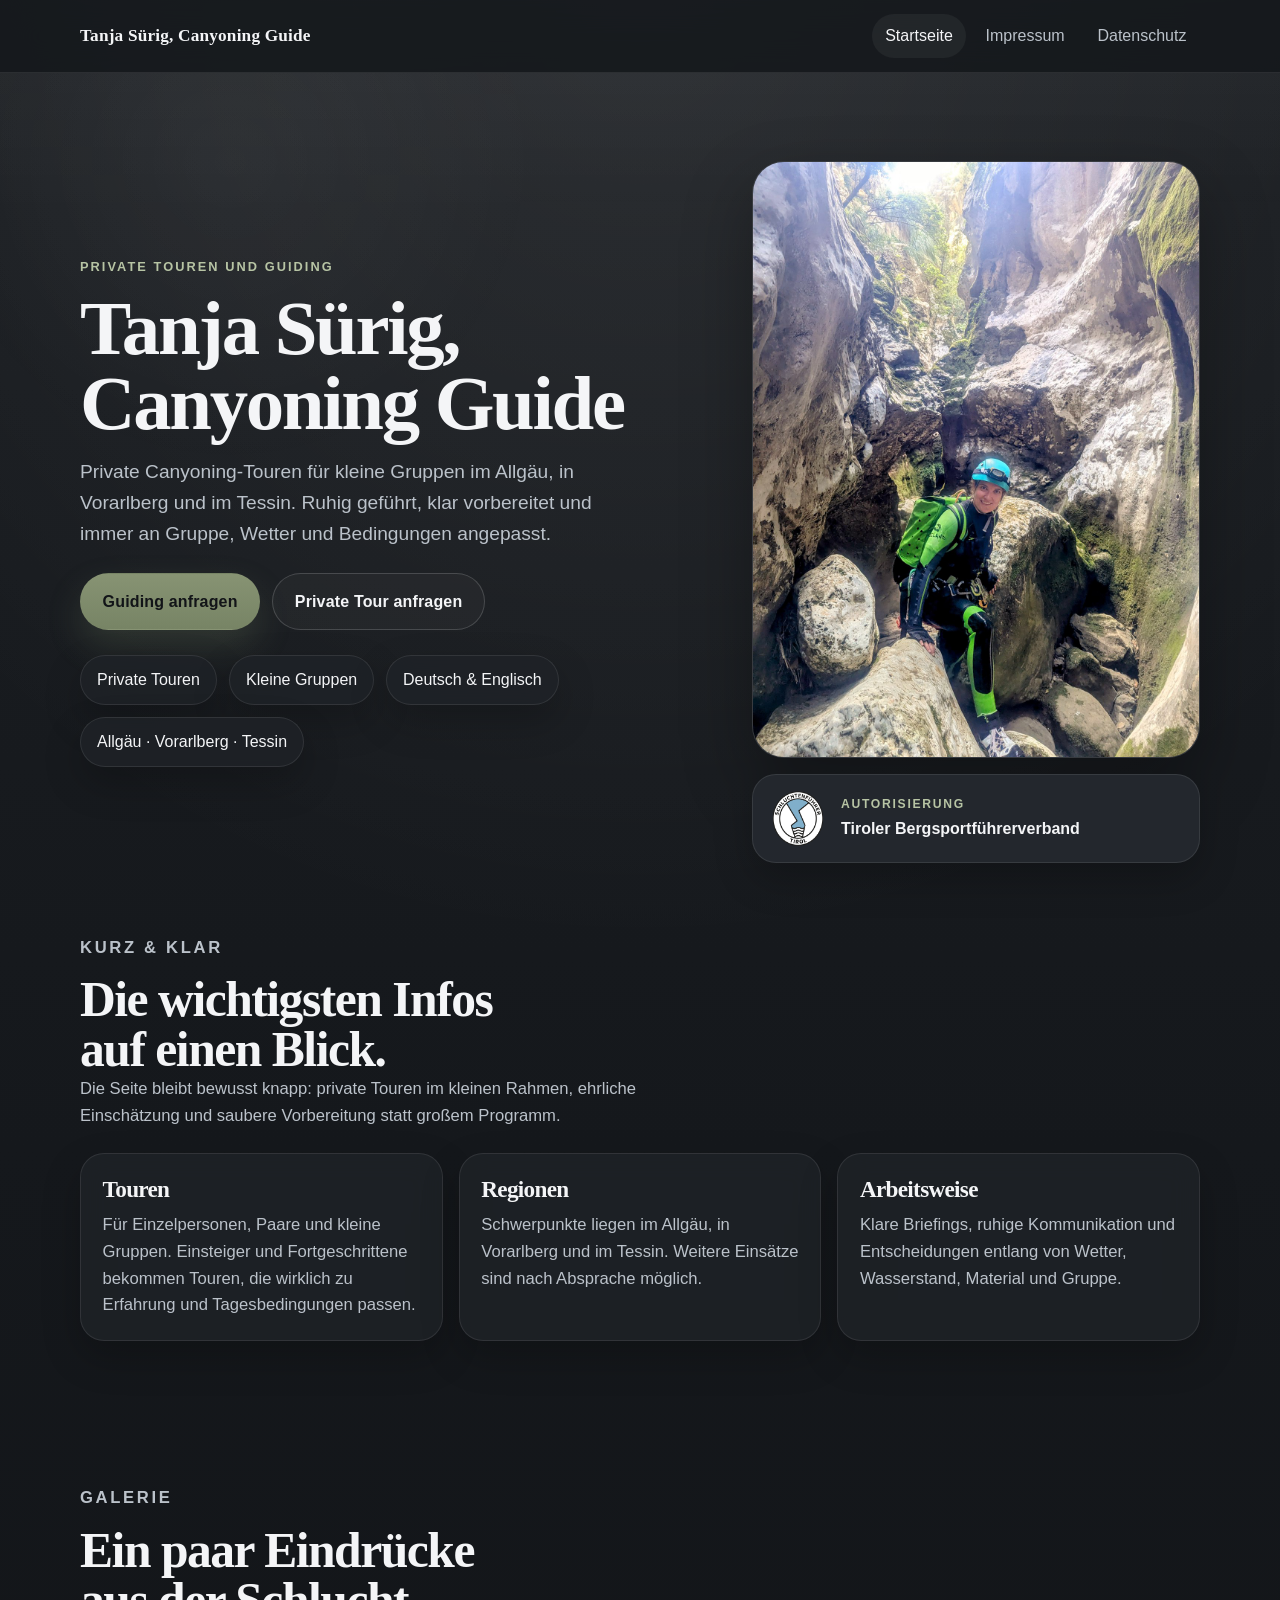
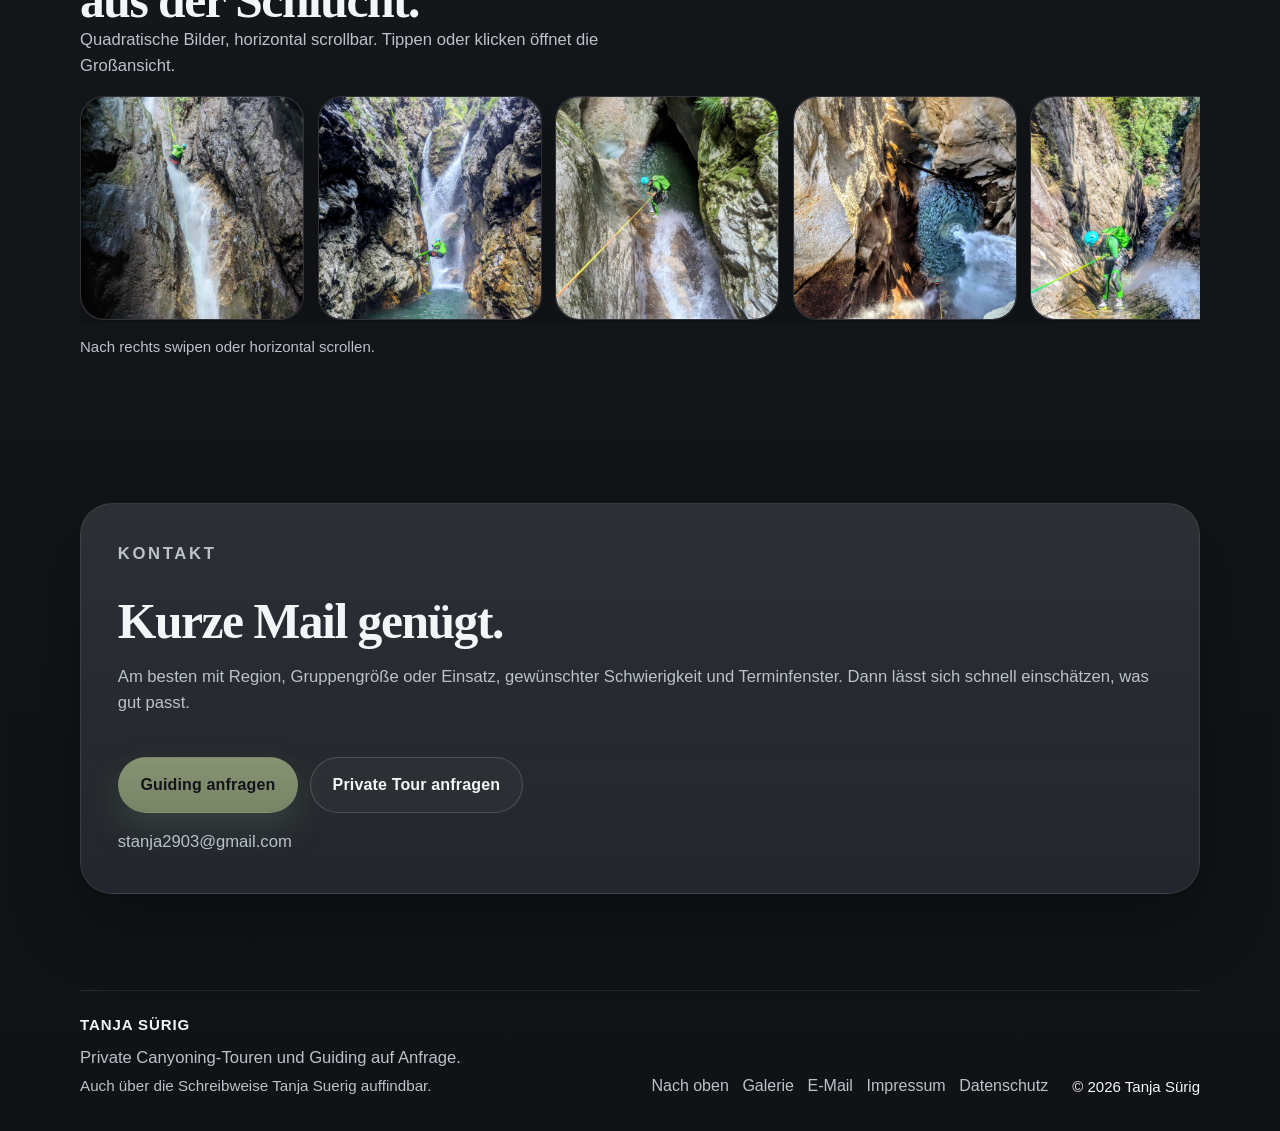
==== index.html @ 499de959 "fix: minor bug fixes" ====
<!DOCTYPE html>
<html lang="de">
<head>
  <meta charset="utf-8">
  <meta name="viewport" content="width=device-width, initial-scale=1">
  <meta name="theme-color" content="#16181b">
  <meta name="description" content="Kurze Landingpage für private Canyoning-Touren mit Tanja Sürig im Allgäu, in Vorarlberg und im Tessin.">
  <meta name="robots" content="index,follow">
  <meta property="og:locale" content="de_DE">
  <meta property="og:type" content="website">
  <meta property="og:title" content="Tanja Sürig, Canyoning Guide">
  <meta property="og:description" content="Private Canyoning-Touren für kleine Gruppen im Allgäu, in Vorarlberg und im Tessin.">
  <meta property="og:url" content="https://tanja-suerig.com/">
  <meta property="og:image" content="https://tanja-suerig.com/assets/images/PXL_20250420_092529988~2.jpg">
  <meta property="og:image:alt" content="Tanja Sürig in einer Felsschlucht mit Canyoning-Ausrüstung">
  <meta name="twitter:card" content="summary_large_image">
  <meta name="twitter:title" content="Tanja Sürig, Canyoning Guide">
  <meta name="twitter:description" content="Private Canyoning-Touren für kleine Gruppen im Allgäu, in Vorarlberg und im Tessin.">
  <meta name="twitter:image" content="https://tanja-suerig.com/assets/images/PXL_20250420_092529988~2.jpg">
  <title>Tanja Sürig, Canyoning Guide</title>
  <link rel="canonical" href="https://tanja-suerig.com/">
  <link rel="manifest" href="site.webmanifest">
  <link rel="icon" type="image/svg+xml" href="favicon.svg">
  <link rel="apple-touch-icon" href="assets/icons/guide-720.png">
  <link rel="preload" as="image" href="assets/images/optimized/hero-1200.jpg">
  <link rel="stylesheet" href="styles.css">
  <script>document.documentElement.classList.add('js');</script>
  <script type="application/ld+json">
    {
      "@context": "https://schema.org",
      "@graph": [
        {
          "@type": "WebSite",
          "@id": "https://tanja-suerig.com/#website",
          "url": "https://tanja-suerig.com/",
          "name": "Tanja Sürig",
          "description": "Private Canyoning-Touren und Guiding auf Anfrage.",
          "inLanguage": "de-DE"
        },
        {
          "@type": "Person",
          "@id": "https://tanja-suerig.com/#person",
          "name": "Tanja Sürig",
          "alternateName": "Tanja Suerig",
          "jobTitle": "Schluchtenführerin / Canyoning Guide",
          "description": "Selbstständige Schluchtenführerin für private Touren und kleine Gruppen.",
          "email": "mailto:stanja2903@gmail.com",
          "url": "https://tanja-suerig.com/",
          "image": "https://tanja-suerig.com/assets/images/659b5a11-bb61-4c89-b610-7fdba03a599a.jpeg",
          "knowsLanguage": [
            "de",
            "en"
          ],
          "memberOf": {
            "@type": "Organization",
            "name": "Tiroler Bergsportführerverband",
            "url": "https://www.bergsportfuehrer-tirol.at/schluchtenfuhrerinnen/"
          }
        },
        {
          "@type": "ProfessionalService",
          "@id": "https://tanja-suerig.com/#service",
          "name": "Tanja Sürig",
          "url": "https://tanja-suerig.com/",
          "image": "https://tanja-suerig.com/assets/images/PXL_20250420_092529988~2.jpg",
          "email": "mailto:stanja2903@gmail.com",
          "foundingDate": "2024",
          "description": "Private Canyoning-Touren, individuelle Planung und Guiding-Unterstützung auf Anfrage.",
          "areaServed": [
            "Allgäu",
            "Vorarlberg",
            "Tessin",
            "Europa"
          ],
          "serviceType": [
            "Private Canyoning Tour",
            "Canyoning Guide",
            "Tourenplanung"
          ],
          "availableLanguage": [
            "de",
            "en"
          ],
          "sameAs": [
            "https://www.bergsportfuehrer-tirol.at/schluchtenfuhrerinnen/"
          ],
          "founder": {
            "@id": "https://tanja-suerig.com/#person"
          }
        }
      ]
    }
  </script>
</head>
<body class="page-home">
  <a class="skip-link" href="#main-content">Zum Inhalt springen</a>

  <header class="site-header">
    <div class="container header-shell">
      <div class="header-inner">
        <a class="brand" href="index.html" aria-label="Startseite von Tanja Sürig">Tanja Sürig, Canyoning Guide</a>
        <button class="menu-toggle" type="button" aria-expanded="false" aria-controls="site-menu" aria-label="Navigation öffnen">
          <span></span>
          <span></span>
          <span></span>
        </button>
      </div>
      <div class="menu-panel" id="site-menu">
        <nav class="site-nav" aria-label="Hauptnavigation">
          <a href="index.html" aria-current="page">Startseite</a>
          <a href="impressum.html">Impressum</a>
          <a href="datenschutz.html">Datenschutz</a>
        </nav>
      </div>
    </div>
  </header>

  <main id="main-content">
    <section class="hero section-first" id="top">
      <div class="container hero-grid">
        <div class="hero-copy" data-reveal>
          <p class="eyebrow">Private Touren und Guiding</p>
          <h1>Tanja Sürig, Canyoning Guide</h1>
          <p class="hero-lead">
            Private Canyoning-Touren für kleine Gruppen im Allgäu, in Vorarlberg und im Tessin. Ruhig geführt, klar vorbereitet und immer an
            Gruppe, Wetter und Bedingungen angepasst.
          </p>
          <div class="hero-actions">
            <a class="button" href="mailto:stanja2903@gmail.com?subject=Guiding%20anfragen&amp;body=Hallo%20Tanja%2C%0A%0Aich%20m%C3%B6chte%20Guiding%20anfragen.%0A%0ARegion%3A%0ATerminfenster%3A%0AGruppe%20%2F%20Einsatz%3A%0A">Guiding anfragen</a>
            <a class="button button-secondary" href="mailto:stanja2903@gmail.com?subject=Private%20Tour%20anfragen&amp;body=Hallo%20Tanja%2C%0A%0Aich%20interessiere%20mich%20f%C3%BCr%20eine%20private%20Canyoning-Tour.%0A%0ARegion%3A%0ATerminfenster%3A%0AGruppengr%C3%B6%C3%9Fe%3A%0AErfahrung%3A%0A">Private Tour anfragen</a>
          </div>
          <ul class="hero-facts" aria-label="Kerninformationen">
            <li>Private Touren</li>
            <li>Kleine Gruppen</li>
            <li>Deutsch &amp; Englisch</li>
            <li>Allgäu · Vorarlberg · Tessin</li>
          </ul>
        </div>

        <div class="hero-media-stack" data-reveal>
          <figure class="media-frame media-frame-hero">
            <img
              src="assets/images/optimized/hero-1200.jpg"
              width="1200"
              height="1600"
              alt="Tanja Sürig in einer Felsschlucht mit Canyoning-Ausrüstung"
              fetchpriority="high"
            >
          </figure>
          <a
            class="credential-card"
            href="https://www.bergsportfuehrer-tirol.at/schluchtenfuhrerinnen/"
            target="_blank"
            rel="noopener noreferrer"
            aria-label="Autorisierung im Tiroler Bergsportführerverband öffnen"
          >
            <img src="assets/icons/guide-720.png" width="720" height="720" alt="" loading="eager" decoding="async">
            <div>
              <p class="trust-label">Autorisierung</p>
              <p class="trust-title">Tiroler Bergsportführerverband</p>
            </div>
          </a>
        </div>
      </div>
    </section>

    <section class="section section-overview" id="infos">
      <div class="container">
        <div class="section-heading narrow" data-reveal>
          <p class="eyebrow">Kurz &amp; klar</p>
          <h2>Die wichtigsten Infos auf einen Blick.</h2>
          <p>
            Die Seite bleibt bewusst knapp: private Touren im kleinen Rahmen, ehrliche Einschätzung und saubere Vorbereitung statt großem Programm.
          </p>
        </div>
        <div class="compact-grid">
          <article class="info-card" data-reveal>
            <h3>Touren</h3>
            <p>Für Einzelpersonen, Paare und kleine Gruppen. Einsteiger und Fortgeschrittene bekommen Touren, die wirklich zu Erfahrung und Tagesbedingungen passen.</p>
          </article>
          <article class="info-card" data-reveal>
            <h3>Regionen</h3>
            <p>Schwerpunkte liegen im Allgäu, in Vorarlberg und im Tessin. Weitere Einsätze sind nach Absprache möglich.</p>
          </article>
          <article class="info-card" data-reveal>
            <h3>Arbeitsweise</h3>
            <p>Klare Briefings, ruhige Kommunikation und Entscheidungen entlang von Wetter, Wasserstand, Material und Gruppe.</p>
          </article>
        </div>
      </div>
    </section>

    <section class="section section-gallery" id="galerie">
      <div class="container">
        <div class="section-heading narrow" data-reveal>
          <p class="eyebrow">Galerie</p>
          <h2>Ein paar Eindrücke aus der Schlucht.</h2>
          <p>Quadratische Bilder, horizontal scrollbar. Tippen oder klicken öffnet die Großansicht.</p>
        </div>
        <div class="gallery-grid" tabindex="0" aria-label="Bildergalerie, horizontal nach rechts scrollbar">
          <button class="gallery-button" type="button" data-gallery-trigger data-full="assets/images/38ec6eea-477a-4601-a04b-1c936001ff99.jpeg" data-alt="Tanja Sürig seilt sich neben einem Wasserfall ab." aria-label="Tanja Sürig seilt sich neben einem Wasserfall ab." style="--image-position: 50% 24%;" data-reveal>
            <img src="assets/images/optimized/gallery-waterfall-square.jpg" width="1200" height="1200" alt="" loading="lazy" decoding="async">
          </button>
          <button class="gallery-button" type="button" data-gallery-trigger data-full="assets/images/PXL_20240607_170533347~2.jpg" data-alt="Abseilen in einer engen Schlucht mit Wasserfall." aria-label="Abseilen in einer engen Schlucht mit Wasserfall." style="--image-position: 50% 56%;" data-reveal>
            <img src="assets/images/optimized/gallery-rappel-square.jpg" width="1200" height="1200" alt="" loading="lazy" decoding="async">
          </button>
          <button class="gallery-button" type="button" data-gallery-trigger data-full="assets/images/PXL_20240608_131854815~2.jpg" data-alt="Top-Down-Blick auf eine Canyoning-Stelle mit Wasserlauf." aria-label="Top-Down-Blick auf eine Canyoning-Stelle mit Wasserlauf." style="--image-position: 50% 44%;" data-reveal>
            <img src="assets/images/optimized/gallery-topdown-square.jpg" width="1200" height="1200" alt="" loading="lazy" decoding="async">
          </button>
          <button class="gallery-button" type="button" data-gallery-trigger data-full="assets/images/PXL_20250704_162636570~2.jpg" data-alt="Blick in einen tiefen Gumpen mit Wasserfall und Seilführung." aria-label="Blick in einen tiefen Gumpen mit Wasserfall und Seilführung." style="--image-position: 50% 42%;" data-reveal>
            <img src="assets/images/optimized/gallery-pool-square.jpg" width="1200" height="1200" alt="" loading="lazy" decoding="async">
          </button>
          <button class="gallery-button" type="button" data-gallery-trigger data-full="assets/images/PXL_20250810_120902259~2.jpg" data-alt="Tanja Sürig beim Abstieg entlang einer wasserführenden Felsrinne." aria-label="Tanja Sürig beim Abstieg entlang einer wasserführenden Felsrinne." style="--image-position: 38% 50%;" data-reveal>
            <img src="assets/images/optimized/gallery-descent-square.jpg" width="1200" height="1200" alt="" loading="lazy" decoding="async">
          </button>
        </div>
        <p class="gallery-hint" data-reveal>Nach rechts swipen oder horizontal scrollen.</p>
      </div>
    </section>

    <section class="section section-cta" id="kontakt">
      <div class="container">
        <div class="cta-panel" data-reveal>
          <p class="eyebrow">Kontakt</p>
          <h2>Kurze Mail genügt.</h2>
          <p>Am besten mit Region, Gruppengröße oder Einsatz, gewünschter Schwierigkeit und Terminfenster. Dann lässt sich schnell einschätzen, was gut passt.</p>
          <div class="cta-actions">
            <a class="button" href="mailto:stanja2903@gmail.com?subject=Guiding%20anfragen">Guiding anfragen</a>
            <a class="button button-secondary" href="mailto:stanja2903@gmail.com?subject=Private%20Tour%20anfragen">Private Tour anfragen</a>
          </div>
          <p class="cta-email">
            <a href="mailto:stanja2903@gmail.com">stanja2903@gmail.com</a>
          </p>
        </div>
      </div>
    </section>
  </main>

  <footer class="site-footer">
    <div class="container footer-inner">
      <div>
        <p class="footer-brand">Tanja Sürig</p>
        <p class="footer-copy">Private Canyoning-Touren und Guiding auf Anfrage.</p>
        <p class="footer-copy footer-copy-muted">Auch über die Schreibweise Tanja Suerig auffindbar.</p>
      </div>
      <div class="footer-links" aria-label="Footer Navigation">
        <a href="#top">Nach oben</a>
        <a href="#galerie">Galerie</a>
        <a href="mailto:stanja2903@gmail.com?subject=Anfrage%20Canyoning-Tour">E-Mail</a>
        <a href="impressum.html">Impressum</a>
        <a href="datenschutz.html">Datenschutz</a>
      </div>
      <p class="footer-meta">&copy; <span data-year>2026</span> Tanja Sürig</p>
    </div>
  </footer>

  <div class="gallery-lightbox" data-gallery-lightbox hidden role="dialog" aria-modal="true" aria-label="Bildansicht">
    <div class="gallery-lightbox-shell">
      <button class="gallery-lightbox-close" type="button" data-gallery-lightbox-close aria-label="Galerie schließen">×</button>
      <div class="gallery-lightbox-media">
        <img class="gallery-lightbox-image" data-gallery-lightbox-image src="" alt="">
      </div>
    </div>
  </div>

  <script src="script.js" defer></script>
</body>
</html>
---- styles.css ----
:root {
  color-scheme: dark;
  --bg: #16181b;
  --bg-elevated: #1d2024;
  --bg-soft: #24282d;
  --surface: rgba(31, 35, 40, 0.82);
  --surface-strong: rgba(37, 41, 47, 0.94);
  --line: rgba(255, 255, 255, 0.09);
  --line-strong: rgba(255, 255, 255, 0.16);
  --text: #f4f5f7;
  --muted: #bbc2ca;
  --accent: #879373;
  --accent-strong: #b7c4a4;
  --accent-soft: rgba(135, 147, 115, 0.16);
  --shadow: 0 28px 70px rgba(0, 0, 0, 0.32);
  --shadow-soft: 0 16px 38px rgba(0, 0, 0, 0.22);
  --radius-s: 14px;
  --radius-m: 24px;
  --radius-l: 32px;
  --space-1: 0.5rem;
  --space-2: 0.75rem;
  --space-3: 1rem;
  --space-4: 1.5rem;
  --space-5: 2rem;
  --space-6: 3rem;
  --space-7: 4.5rem;
  --space-8: 6rem;
  --container: min(1120px, calc(100vw - 2rem));
  --content-narrow: min(760px, calc(100vw - 2rem));
  --font-body: "Aptos", "Segoe UI Variable Text", "Segoe UI", "Helvetica Neue", sans-serif;
  --font-display: "Iowan Old Style", "Palatino Linotype", "Book Antiqua", Georgia, serif;
  --transition: 220ms ease;
  --transition-slow: 360ms cubic-bezier(0.2, 0.7, 0.16, 1);
}

*,
*::before,
*::after {
  box-sizing: border-box;
}

html {
  scroll-behavior: smooth;
}

body {
  margin: 0;
  min-width: 320px;
  font-family: var(--font-body);
  line-height: 1.6;
  color: var(--text);
  background:
    radial-gradient(circle at top, rgba(255, 255, 255, 0.08), transparent 34%),
    linear-gradient(180deg, #1b1e22 0%, #15181c 42%, #101215 100%);
  -webkit-font-smoothing: antialiased;
  text-rendering: optimizeLegibility;
}

body::before {
  content: "";
  position: fixed;
  inset: 0;
  pointer-events: none;
  background:
    linear-gradient(180deg, rgba(255, 255, 255, 0.03), transparent 24%),
    radial-gradient(circle at 18% 18%, rgba(255, 255, 255, 0.04), transparent 24%);
}

body.is-locked {
  overflow: hidden;
}

img {
  display: block;
  max-width: 100%;
  height: auto;
}

figure,
dialog {
  margin: 0;
}

a {
  color: inherit;
  text-decoration: none;
}

p,
ul {
  margin: 0;
}

ul {
  padding: 0;
  list-style: none;
}

button,
a,
input,
textarea,
select {
  font: inherit;
  color: inherit;
}

button {
  border: 0;
  background: none;
}

:focus-visible {
  outline: 2px solid var(--accent-strong);
  outline-offset: 4px;
}

.skip-link {
  position: absolute;
  top: 1rem;
  left: 1rem;
  z-index: 1000;
  padding: 0.85rem 1rem;
  border-radius: 999px;
  background: var(--text);
  color: #111318;
  transform: translateY(-140%);
  transition: transform var(--transition);
}

.skip-link:focus-visible {
  transform: translateY(0);
}

.container {
  width: var(--container);
  margin: 0 auto;
}

.site-header {
  position: sticky;
  top: 0;
  z-index: 100;
  border-bottom: 1px solid var(--line);
  background: rgba(20, 23, 27, 0.84);
  backdrop-filter: blur(18px);
}

.header-shell {
  display: flex;
  align-items: center;
  justify-content: space-between;
  gap: 1.5rem;
  padding: 0.9rem 0;
}

.header-inner {
  display: flex;
  align-items: center;
  justify-content: space-between;
  gap: 1rem;
  flex: 0 0 auto;
}

.brand {
  max-width: 18rem;
  font-family: var(--font-display);
  font-size: 1.08rem;
  font-weight: 700;
  letter-spacing: 0.01em;
  line-height: 1.1;
}

.menu-toggle {
  display: none;
  gap: 0.28rem;
  justify-items: center;
  width: 3rem;
  height: 3rem;
  padding: 0.75rem;
  border: 1px solid var(--line-strong);
  border-radius: 999px;
  background: rgba(255, 255, 255, 0.03);
  cursor: pointer;
  transition: background-color var(--transition), border-color var(--transition), transform var(--transition);
}

.menu-toggle:hover {
  transform: translateY(-1px);
  background: rgba(255, 255, 255, 0.06);
}

.menu-toggle span {
  display: block;
  width: 1.05rem;
  height: 2px;
  border-radius: 999px;
  background: currentColor;
  transition: transform var(--transition), opacity var(--transition);
}

.menu-toggle[aria-expanded="true"] span:nth-child(1) {
  transform: translateY(0.38rem) rotate(45deg);
}

.menu-toggle[aria-expanded="true"] span:nth-child(2) {
  opacity: 0;
}

.menu-toggle[aria-expanded="true"] span:nth-child(3) {
  transform: translateY(-0.38rem) rotate(-45deg);
}

.menu-panel {
  display: flex;
  flex: 1;
  justify-content: flex-end;
}

.site-nav {
  display: flex;
  flex-wrap: wrap;
  justify-content: flex-end;
  gap: 0.35rem;
}

.site-nav a,
.footer-links a,
.text-link,
.cta-email a {
  color: var(--muted);
  transition: color var(--transition), background-color var(--transition), border-color var(--transition);
}

.site-nav a {
  padding: 0.55rem 0.85rem;
  border-radius: 999px;
}

.site-nav a:hover,
.site-nav a[aria-current="page"],
.footer-links a:hover,
.text-link:hover,
.cta-email a:hover {
  color: var(--text);
}

.site-nav a:hover,
.site-nav a[aria-current="page"] {
  background: rgba(255, 255, 255, 0.05);
}

.button {
  display: inline-flex;
  align-items: center;
  justify-content: center;
  min-height: 3.15rem;
  padding: 0.9rem 1.35rem;
  border: 1px solid transparent;
  border-radius: 999px;
  background: linear-gradient(180deg, var(--accent) 0%, #778465 100%);
  color: #121418;
  font-weight: 700;
  letter-spacing: 0.01em;
  box-shadow: 0 16px 34px rgba(119, 132, 101, 0.24);
  transition: transform var(--transition), box-shadow var(--transition), background-color var(--transition), border-color var(--transition);
}

.button:hover {
  transform: translateY(-2px);
  box-shadow: 0 22px 40px rgba(119, 132, 101, 0.28);
}

.button-secondary {
  border-color: var(--line-strong);
  background: rgba(255, 255, 255, 0.03);
  color: var(--text);
  box-shadow: none;
}

.section-first {
  padding-top: calc(var(--space-7) + 1rem);
}

.section {
  padding: var(--space-7) 0;
}

.hero {
  position: relative;
}

.hero-grid {
  display: grid;
  grid-template-columns: minmax(0, 1.1fr) minmax(280px, 28rem);
  gap: var(--space-6);
  align-items: center;
}

.hero-copy,
.section-heading,
.legal-hero-inner {
  max-width: 42rem;
}

.eyebrow {
  margin-bottom: 0.85rem;
  color: var(--accent-strong);
  font-size: 0.8rem;
  font-weight: 700;
  letter-spacing: 0.16em;
  text-transform: uppercase;
}

h1,
h2,
h3 {
  margin: 0;
  font-family: var(--font-display);
  font-weight: 700;
  letter-spacing: -0.03em;
}

h1 {
  font-size: clamp(2.6rem, 6vw, 4.8rem);
  line-height: 0.98;
  text-wrap: balance;
}

h2 {
  font-size: clamp(2rem, 4vw, 3.1rem);
  line-height: 1.02;
  text-wrap: balance;
}

h3 {
  font-size: clamp(1.2rem, 2vw, 1.45rem);
  line-height: 1.12;
}

.hero-lead,
.section-heading p,
.info-card p,
.cta-panel p,
.footer-copy,
.legal-main p,
.legal-main li,
.notice-box,
.not-found-panel p {
  color: var(--muted);
  font-size: clamp(1rem, 1.3vw, 1.08rem);
}

.hero-lead {
  margin-top: 1rem;
  max-width: 35rem;
  font-size: clamp(1.08rem, 1.7vw, 1.2rem);
}

.hero-actions,
.cta-actions {
  display: flex;
  flex-wrap: wrap;
  gap: 0.75rem;
  margin-top: 1.5rem;
}

.hero-facts {
  display: flex;
  flex-wrap: wrap;
  gap: 0.75rem;
  margin-top: 1.6rem;
}

.hero-facts li,
.info-card,
.cta-panel,
.notice-box,
.legal-card {
  border: 1px solid var(--line);
  background: var(--surface);
  box-shadow: var(--shadow-soft);
  backdrop-filter: blur(14px);
}

.hero-facts li {
  padding: 0.7rem 1rem;
  border-radius: 999px;
  color: var(--text);
}

.hero-media-stack {
  display: grid;
  gap: 1rem;
  justify-items: end;
}

.media-frame {
  overflow: hidden;
  border-radius: var(--radius-l);
  border: 1px solid var(--line);
  background: var(--bg-soft);
  box-shadow: var(--shadow);
}

.media-frame-hero {
  width: min(100%, 28rem);
  aspect-ratio: 3 / 4;
}

.media-frame-hero img {
  width: 100%;
  height: 100%;
  object-fit: cover;
  object-position: center 32%;
}

.credential-card {
  display: flex;
  align-items: center;
  gap: 1rem;
  width: min(100%, 28rem);
  padding: 1rem 1.1rem;
  border-radius: var(--radius-m);
  border: 1px solid var(--line);
  background: var(--surface-strong);
  box-shadow: var(--shadow-soft);
  color: var(--text);
  transition: transform var(--transition), border-color var(--transition), background-color var(--transition);
  cursor: pointer;
}

.credential-card:hover {
  transform: translateY(-1px);
  border-color: var(--line-strong);
  background: rgba(40, 44, 50, 0.98);
}

.credential-card img {
  width: 3.4rem;
  height: 3.4rem;
  flex: 0 0 auto;
}

.trust-label {
  color: var(--accent-strong);
  font-size: 0.76rem;
  font-weight: 700;
  letter-spacing: 0.14em;
  text-transform: uppercase;
}

.trust-title {
  margin-top: 0.1rem;
  color: var(--text);
  font-size: 1rem;
  font-weight: 700;
}

.section-heading {
  margin-bottom: 1.5rem;
}

.section-heading.narrow {
  max-width: 36rem;
}

.compact-grid {
  display: grid;
  grid-template-columns: repeat(3, minmax(0, 1fr));
  gap: 1rem;
}

.info-card {
  padding: 1.35rem;
  border-radius: var(--radius-m);
}

.info-card h3 {
  margin-bottom: 0.65rem;
}

.section-gallery .section-heading {
  margin-bottom: 1rem;
}

.gallery-grid {
  display: grid;
  grid-auto-flow: column;
  grid-auto-columns: minmax(14rem, 16.75rem);
  gap: 0.85rem;
  overflow-x: auto;
  overflow-y: hidden;
  padding-bottom: 0.15rem;
  scroll-snap-type: x mandatory;
  overscroll-behavior-x: contain;
  overscroll-behavior-y: none;
  scrollbar-width: none;
  -ms-overflow-style: none;
  touch-action: pan-x;
}

.gallery-grid::-webkit-scrollbar {
  display: none;
}

.gallery-button {
  position: relative;
  display: block;
  width: 100%;
  aspect-ratio: 1;
  padding: 0;
  border: 1px solid var(--line);
  border-radius: 1.5rem;
  overflow: hidden;
  background: var(--surface);
  box-shadow: var(--shadow-soft);
  cursor: pointer;
  scroll-snap-align: start;
  isolation: isolate;
  appearance: none;
  -webkit-appearance: none;
  touch-action: manipulation;
  -webkit-tap-highlight-color: transparent;
}

.gallery-button img {
  width: 100%;
  height: 100%;
  object-fit: cover;
  object-position: var(--image-position, center);
  transition: transform var(--transition-slow);
  border-radius: inherit;
}

.gallery-button:hover img,
.gallery-button:focus-visible img {
  transform: scale(1.04);
}

.gallery-hint {
  margin-top: 0.8rem;
  color: var(--muted);
  font-size: 0.94rem;
}

.section-cta {
  padding-bottom: var(--space-8);
}

.cta-panel {
  display: grid;
  gap: 1rem;
  padding: clamp(1.4rem, 3vw, 2.3rem);
  border-radius: var(--radius-l);
  background:
    linear-gradient(180deg, rgba(255, 255, 255, 0.04), transparent),
    var(--surface-strong);
  box-shadow: var(--shadow);
}

.cta-email {
  font-size: 1rem;
}

.site-footer {
  padding: 0 0 2rem;
}

.footer-inner {
  display: grid;
  grid-template-columns: minmax(0, 1fr) auto auto;
  gap: 1.5rem;
  align-items: end;
  padding-top: 1.4rem;
  border-top: 1px solid var(--line);
}

.footer-brand,
.footer-meta {
  font-size: 0.94rem;
}

.footer-brand {
  font-weight: 700;
  letter-spacing: 0.06em;
  text-transform: uppercase;
}

.footer-copy {
  margin-top: 0.45rem;
  max-width: 26rem;
}

.footer-copy-muted {
  margin-top: 0.2rem;
  font-size: 0.95rem;
}

.footer-links {
  display: flex;
  flex-wrap: wrap;
  gap: 0.85rem;
  justify-content: flex-end;
}

.legal-hero {
  padding: var(--space-7) 0 var(--space-5);
}

.legal-hero-inner,
.legal-main {
  width: var(--content-narrow);
  margin: 0 auto;
}

.legal-hero-inner h1 {
  font-size: clamp(2.4rem, 5vw, 4rem);
}

.legal-main {
  padding-bottom: var(--space-8);
}

.legal-main p + p,
.legal-main p + ul,
.legal-main ul + p {
  margin-top: 1rem;
}

.notice-box,
.legal-card {
  padding: 1.35rem 1.4rem;
  border-radius: var(--radius-m);
}

.notice-box {
  margin-top: 1.4rem;
  background:
    linear-gradient(180deg, rgba(255, 255, 255, 0.04), transparent),
    var(--surface-strong);
}

.legal-stack {
  display: grid;
  gap: 1rem;
  margin-top: 2rem;
}

.legal-card h2 {
  margin-bottom: 0.9rem;
  font-size: clamp(1.4rem, 2.2vw, 2rem);
}

.legal-card ul {
  display: grid;
  gap: 0.85rem;
}

.legal-card strong {
  color: var(--text);
}

.placeholder-text {
  color: #f2d6a8;
}

.not-found {
  min-height: 100svh;
  display: grid;
  align-items: center;
  padding: 1rem;
}

.not-found-panel {
  width: min(720px, calc(100vw - 2rem));
  margin: 0 auto;
  padding: clamp(1.6rem, 4vw, 3rem);
  border-radius: var(--radius-l);
  border: 1px solid var(--line);
  background: var(--surface-strong);
  box-shadow: var(--shadow);
}

.not-found-code {
  margin-bottom: 1rem;
  color: var(--accent-strong);
  font-size: 0.9rem;
  font-weight: 700;
  letter-spacing: 0.16em;
  text-transform: uppercase;
}

.gallery-lightbox[hidden] {
  display: none;
}

.gallery-lightbox {
  position: fixed;
  inset: 0;
  z-index: 220;
  display: grid;
  place-items: center;
  padding: clamp(0.75rem, 2vw, 1.5rem);
  background: rgba(8, 10, 13, 0.9);
  backdrop-filter: blur(12px);
}

.gallery-lightbox-shell {
  position: relative;
  display: grid;
  width: min(94vw, 920px);
  max-height: calc(100vh - 2rem);
  padding: clamp(0.75rem, 1.8vw, 1.25rem);
  border: 1px solid var(--line);
  border-radius: 1.75rem;
  background: rgba(20, 23, 27, 0.96);
  box-shadow: var(--shadow);
}

.gallery-lightbox-media {
  display: flex;
  align-items: center;
  justify-content: center;
  min-height: 0;
  overflow: hidden;
  border-radius: 1.15rem;
  background: #0d0f12;
}

.gallery-lightbox-image {
  display: block;
  width: auto;
  height: auto;
  max-width: 100%;
  max-height: calc(100vh - 6rem);
  object-fit: contain;
}

.gallery-lightbox-close {
  position: absolute;
  top: 0.8rem;
  right: 0.8rem;
  z-index: 1;
  display: inline-flex;
  align-items: center;
  justify-content: center;
  width: 2.75rem;
  height: 2.75rem;
  padding: 0;
  border: 1px solid var(--line-strong);
  border-radius: 999px;
  background: rgba(18, 20, 24, 0.84);
  color: var(--text);
  font-size: 1.65rem;
  line-height: 1;
  cursor: pointer;
  transition: background-color var(--transition), border-color var(--transition), transform var(--transition);
}

.gallery-lightbox-close:hover {
  background: rgba(28, 31, 36, 0.96);
  border-color: rgba(255, 255, 255, 0.26);
  transform: scale(1.02);
}

.js [data-reveal] {
  opacity: 1;
  transform: none;
}

.js [data-reveal].is-visible {
  opacity: 1;
  transform: none;
}

@media (max-width: 980px) {
  .hero-grid,
  .compact-grid,
  .footer-inner {
    grid-template-columns: 1fr;
  }

  .hero-media-stack {
    justify-items: start;
  }

  .footer-links {
    justify-content: flex-start;
  }

  .hero-media-stack {
    justify-items: center;
  }
}

@media (max-width: 760px) {
  html {
    scroll-padding-top: 6rem;
  }

  .section-first {
    padding-top: calc(var(--space-6) + 1rem);
  }

  .section {
    padding: var(--space-6) 0;
  }

  .header-shell {
    display: grid;
    gap: 0.4rem;
    padding: 0.85rem 0;
  }

  .header-inner {
    width: 100%;
  }

  .js .menu-toggle {
    display: inline-grid;
  }

  .js .menu-panel {
    display: none;
  }

  .js .menu-panel.is-open {
    display: block;
  }

  .menu-panel {
    width: 100%;
    padding-top: 0.65rem;
    border-top: 1px solid var(--line);
  }

  .site-nav {
    display: grid;
    justify-content: stretch;
  }

  .site-nav a {
    padding: 0.8rem 0.9rem;
    border-radius: 1rem;
  }

  .compact-grid,
  .footer-inner {
    grid-template-columns: 1fr;
  }

  .brand {
    max-width: 14rem;
  }

  .button,
  .button-secondary {
    width: 100%;
  }

  .hero-media-stack,
  .media-frame-hero,
  .credential-card {
    width: 100%;
  }

  .media-frame-hero img {
    object-position: center center;
  }

  .credential-card {
    gap: 0.8rem;
    padding: 0.85rem 0.95rem;
  }

  .credential-card img {
    width: 2.5rem;
    height: 2.5rem;
  }

  .trust-title {
    font-size: 0.92rem;
  }

  .gallery-grid {
    grid-auto-columns: minmax(12.5rem, 72vw);
  }

  .gallery-button,
  .gallery-button img {
    border-radius: 1.35rem;
  }

  .gallery-lightbox {
    padding: 0.6rem;
  }

  .gallery-lightbox-shell {
    width: 100%;
    max-height: calc(100vh - 1.2rem);
    padding: 0.6rem;
    border-radius: 1.35rem;
  }

  .gallery-lightbox-media {
    border-radius: 0.95rem;
  }

  .gallery-lightbox-image {
    max-height: calc(100vh - 4.5rem);
  }

  .gallery-lightbox-close {
    top: 0.5rem;
    right: 0.5rem;
    width: 2.35rem;
    height: 2.35rem;
    font-size: 1.35rem;
  }
}

@media (prefers-reduced-motion: reduce) {
  html {
    scroll-behavior: auto;
  }

  *,
  *::before,
  *::after {
    animation-duration: 0.01ms !important;
    animation-iteration-count: 1 !important;
    transition-duration: 0.01ms !important;
    scroll-behavior: auto !important;
  }

  .gallery-button:hover img,
  .gallery-button:focus-visible img {
    transform: none;
  }
}
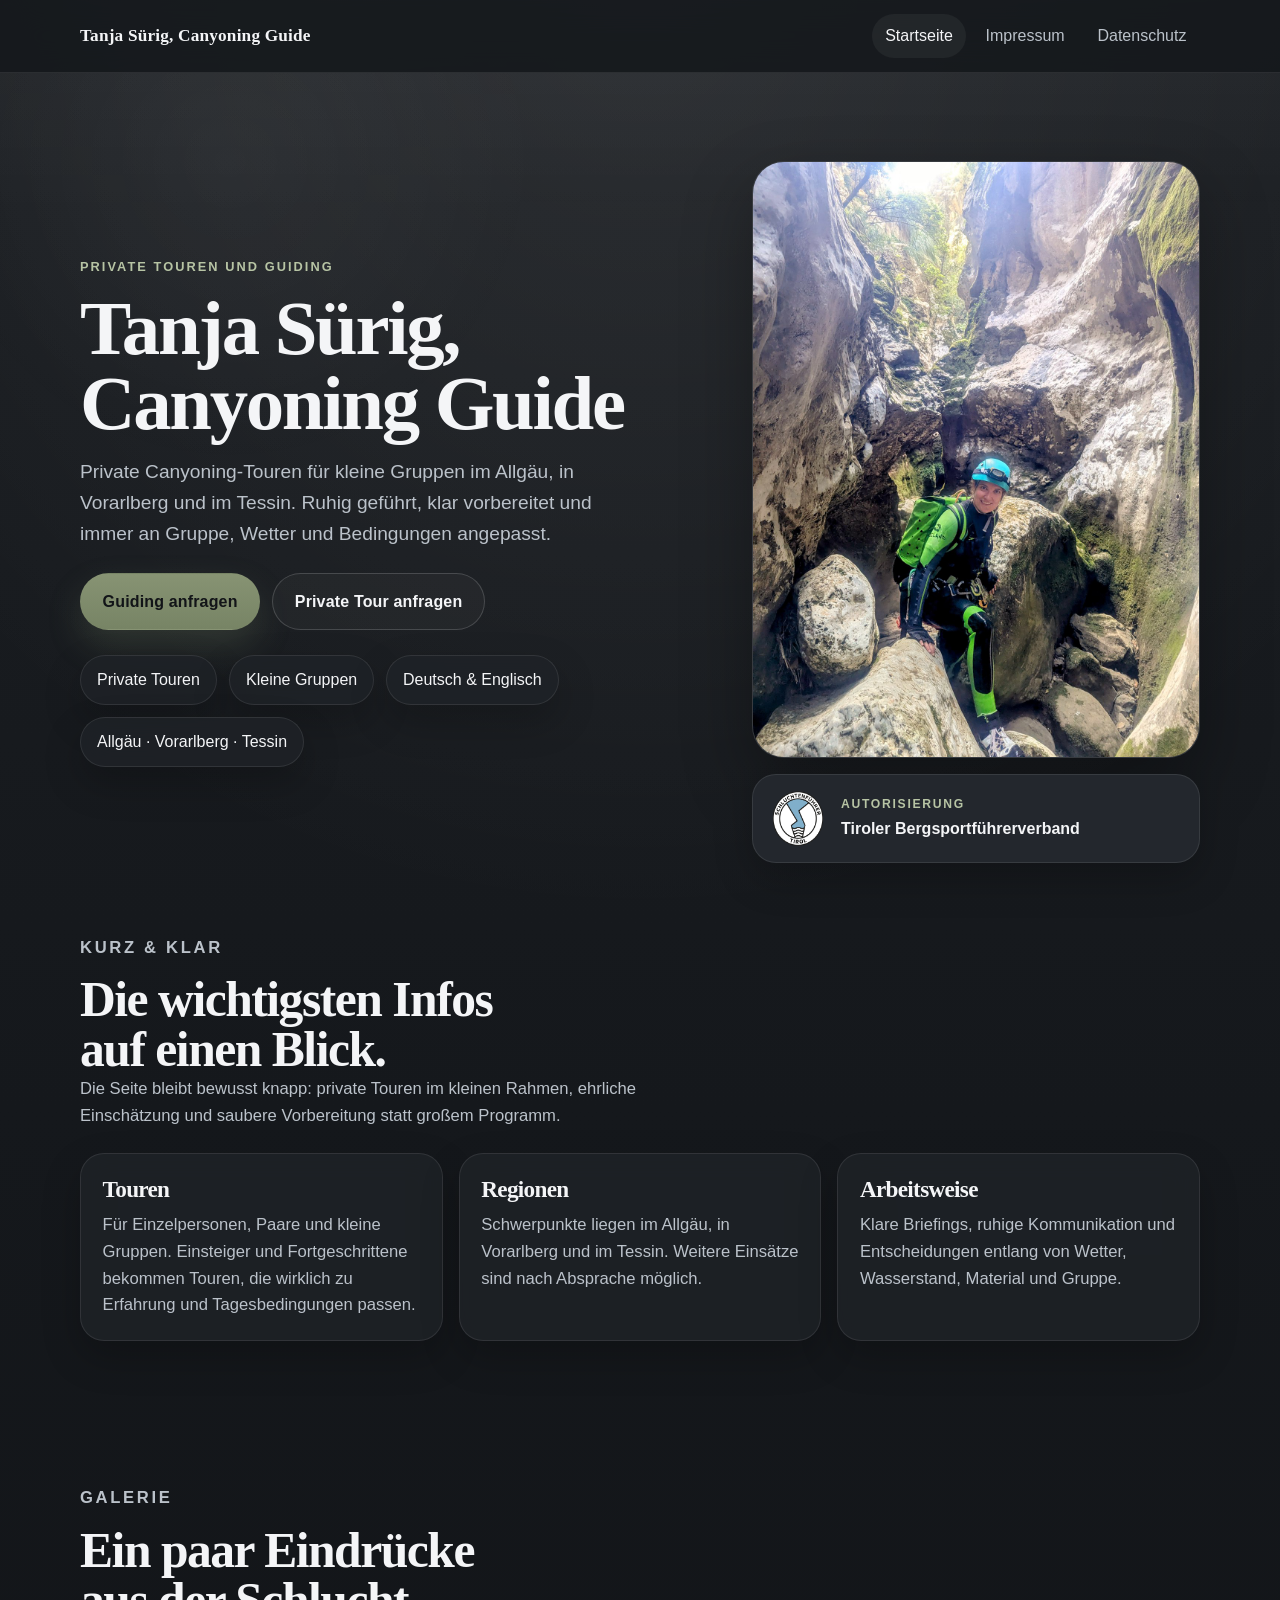
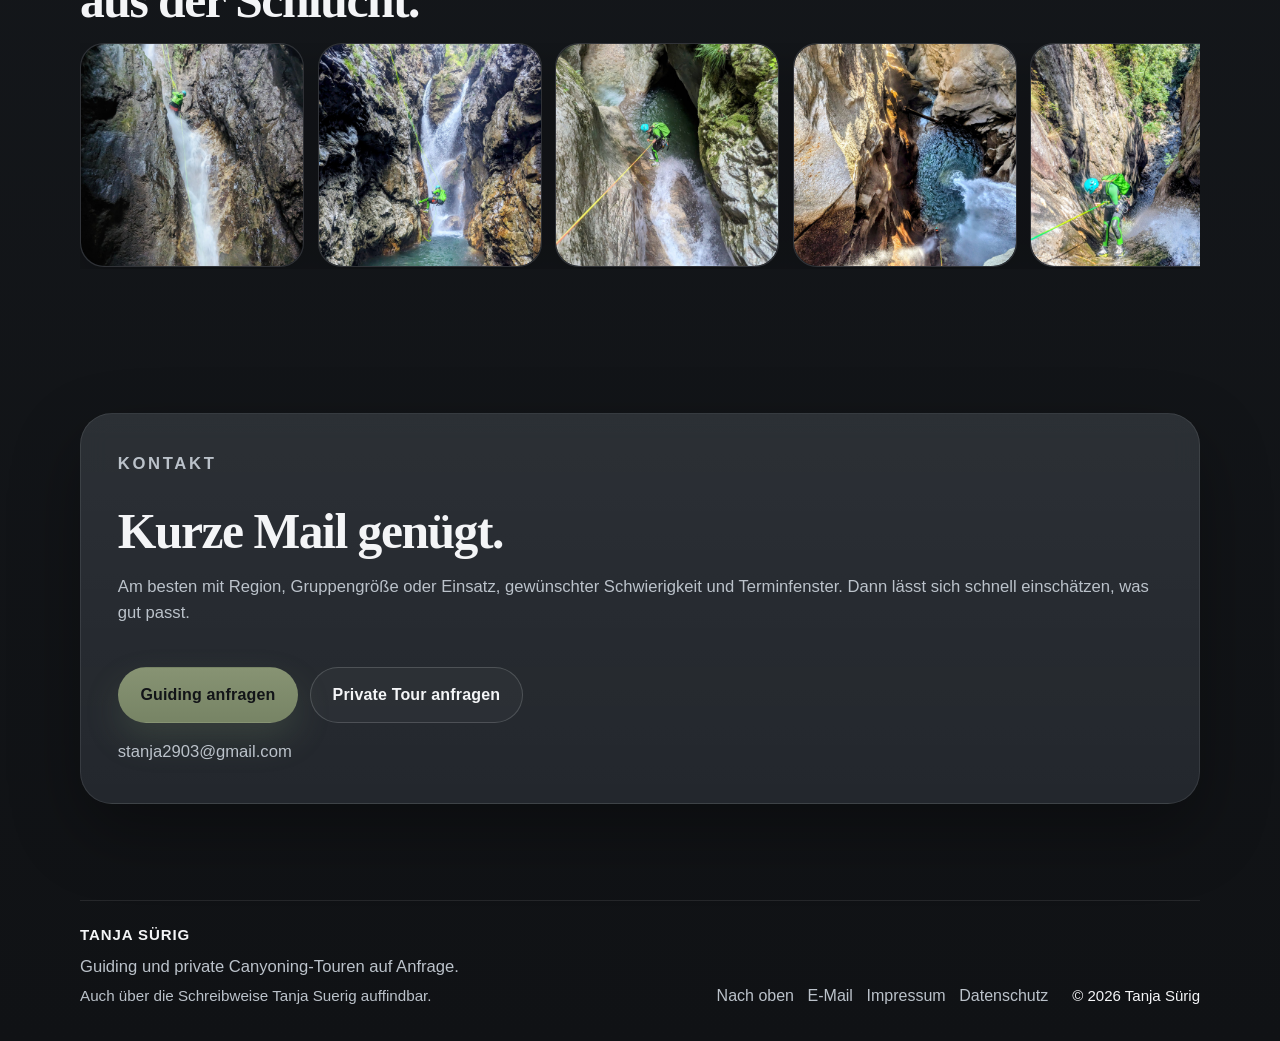
==== commit 53eabd1c: "feat: update favicon and improve header styles for better layout and accessibility" ====
--- a/index.html
+++ b/index.html
@@ -195,7 +195,6 @@
         <div class="section-heading narrow" data-reveal>
           <p class="eyebrow">Galerie</p>
           <h2>Ein paar Eindrücke aus der Schlucht.</h2>
-          <p>Quadratische Bilder, horizontal scrollbar. Tippen oder klicken öffnet die Großansicht.</p>
         </div>
         <div class="gallery-grid" tabindex="0" aria-label="Bildergalerie, horizontal nach rechts scrollbar">
           <button class="gallery-button" type="button" data-gallery-trigger data-full="assets/images/38ec6eea-477a-4601-a04b-1c936001ff99.jpeg" data-alt="Tanja Sürig seilt sich neben einem Wasserfall ab." aria-label="Tanja Sürig seilt sich neben einem Wasserfall ab." style="--image-position: 50% 24%;" data-reveal>
@@ -214,7 +213,6 @@
             <img src="assets/images/optimized/gallery-descent-square.jpg" width="1200" height="1200" alt="" loading="lazy" decoding="async">
           </button>
         </div>
-        <p class="gallery-hint" data-reveal>Nach rechts swipen oder horizontal scrollen.</p>
       </div>
     </section>
 
@@ -240,12 +238,11 @@
     <div class="container footer-inner">
       <div>
         <p class="footer-brand">Tanja Sürig</p>
-        <p class="footer-copy">Private Canyoning-Touren und Guiding auf Anfrage.</p>
+        <p class="footer-copy">Guiding und private Canyoning-Touren auf Anfrage.</p>
         <p class="footer-copy footer-copy-muted">Auch über die Schreibweise Tanja Suerig auffindbar.</p>
       </div>
       <div class="footer-links" aria-label="Footer Navigation">
         <a href="#top">Nach oben</a>
-        <a href="#galerie">Galerie</a>
         <a href="mailto:stanja2903@gmail.com?subject=Anfrage%20Canyoning-Tour">E-Mail</a>
         <a href="impressum.html">Impressum</a>
         <a href="datenschutz.html">Datenschutz</a>
--- a/styles.css
+++ b/styles.css
@@ -173,11 +173,11 @@
 
 .menu-toggle {
   display: none;
-  gap: 0.28rem;
-  justify-items: center;
+  position: relative;
+  place-items: center;
   width: 3rem;
   height: 3rem;
-  padding: 0.75rem;
+  padding: 0;
   border: 1px solid var(--line-strong);
   border-radius: 999px;
   background: rgba(255, 255, 255, 0.03);
@@ -191,24 +191,40 @@
 }
 
 .menu-toggle span {
+  position: absolute;
+  left: 50%;
   display: block;
-  width: 1.05rem;
+  width: 1.02rem;
   height: 2px;
   border-radius: 999px;
   background: currentColor;
+  transform-origin: center;
   transition: transform var(--transition), opacity var(--transition);
 }
 
+.menu-toggle span:nth-child(1) {
+  transform: translate(-50%, -0.2rem);
+}
+
+.menu-toggle span:nth-child(2) {
+  transform: translate(-50%, 0);
+}
+
+.menu-toggle span:nth-child(3) {
+  transform: translate(-50%, 0.2rem);
+}
+
 .menu-toggle[aria-expanded="true"] span:nth-child(1) {
-  transform: translateY(0.38rem) rotate(45deg);
+  transform: translate(-50%, 0) rotate(45deg);
 }
 
 .menu-toggle[aria-expanded="true"] span:nth-child(2) {
   opacity: 0;
+  transform: translate(-50%, 0) scaleX(0.7);
 }
 
 .menu-toggle[aria-expanded="true"] span:nth-child(3) {
-  transform: translateY(-0.38rem) rotate(-45deg);
+  transform: translate(-50%, 0) rotate(-45deg);
 }
 
 .menu-panel {
@@ -536,6 +552,22 @@
 .gallery-button:hover img,
 .gallery-button:focus-visible img {
   transform: scale(1.04);
+}
+
+.gallery-button:focus,
+.gallery-button:focus-visible,
+.gallery-button:active,
+.gallery-lightbox-close:focus,
+.gallery-lightbox-close:focus-visible,
+.gallery-lightbox-close:active {
+  outline: none;
+}
+
+.gallery-button:focus-visible,
+.gallery-button:active,
+.gallery-lightbox-close:focus-visible,
+.gallery-lightbox-close:active {
+  border-color: transparent;
 }
 
 .gallery-hint {
@@ -814,6 +846,10 @@
   }
 
   .header-inner {
+    display: grid;
+    grid-template-columns: minmax(0, 1fr) auto;
+    align-items: center;
+    column-gap: 0.85rem;
     width: 100%;
   }
 
@@ -851,7 +887,13 @@
   }
 
   .brand {
-    max-width: 14rem;
+    align-self: center;
+    max-width: none;
+  }
+
+  .menu-toggle {
+    justify-self: end;
+    align-self: center;
   }
 
   .button,
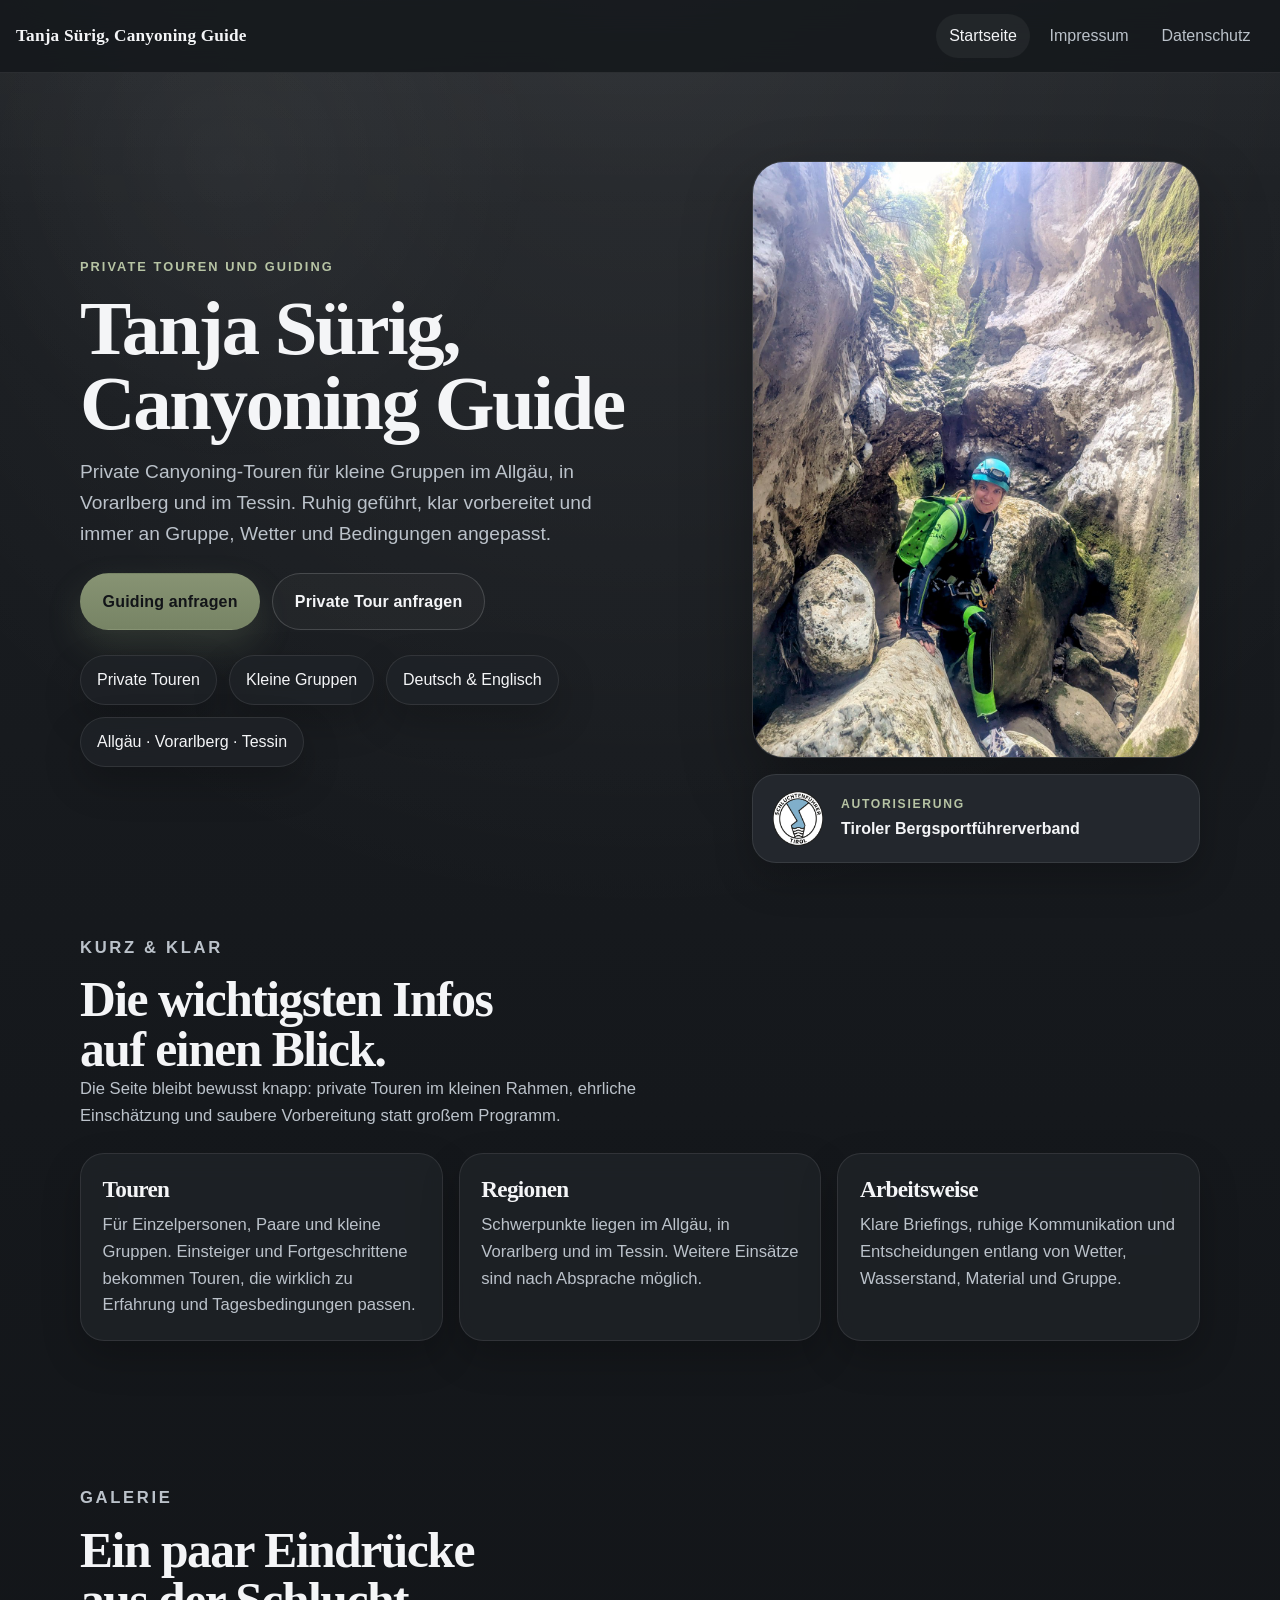
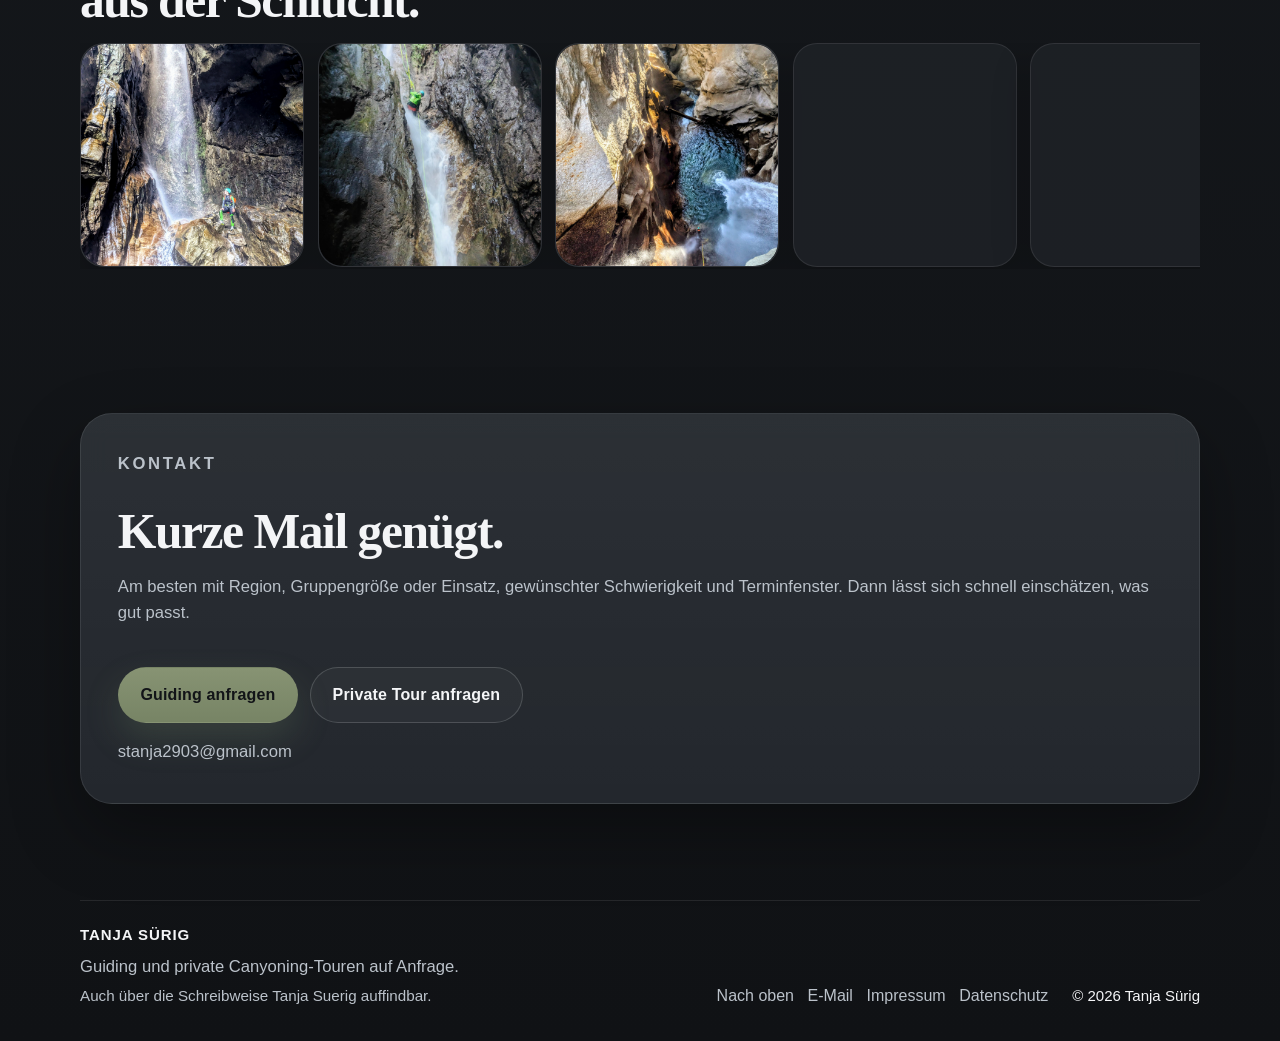
==== commit e751f79c: "feat: more images" ====
--- a/index.html
+++ b/index.html
@@ -197,20 +197,29 @@
           <h2>Ein paar Eindrücke aus der Schlucht.</h2>
         </div>
         <div class="gallery-grid" tabindex="0" aria-label="Bildergalerie, horizontal nach rechts scrollbar">
+          <button class="gallery-button" type="button" data-gallery-trigger data-full="assets/images/PXL_20250809_143233612~2.jpg" data-alt="Tanja Sürig in einer Felshöle mit Wasserfall." aria-label="Tanja Sürig in einer Felshöle mit Wasserfall." style="--image-position: 38% 50%;" data-reveal>
+            <img src="assets/images/optimized/gallery-cave-square.jpg" width="1200" height="1200" alt="" loading="lazy" decoding="async">
+          </button>
           <button class="gallery-button" type="button" data-gallery-trigger data-full="assets/images/38ec6eea-477a-4601-a04b-1c936001ff99.jpeg" data-alt="Tanja Sürig seilt sich neben einem Wasserfall ab." aria-label="Tanja Sürig seilt sich neben einem Wasserfall ab." style="--image-position: 50% 24%;" data-reveal>
             <img src="assets/images/optimized/gallery-waterfall-square.jpg" width="1200" height="1200" alt="" loading="lazy" decoding="async">
           </button>
+          <button class="gallery-button" type="button" data-gallery-trigger data-full="assets/images/PXL_20250704_162636570~2.jpg" data-alt="Blick in einen tiefen Gumpen mit Wasserfall und Seilführung." aria-label="Blick in einen tiefen Gumpen mit Wasserfall und Seilführung." style="--image-position: 50% 42%;" data-reveal>
+            <img src="assets/images/optimized/gallery-pool-square.jpg" width="1200" height="1200" alt="" loading="lazy" decoding="async">
+          </button>
           <button class="gallery-button" type="button" data-gallery-trigger data-full="assets/images/PXL_20240607_170533347~2.jpg" data-alt="Abseilen in einer engen Schlucht mit Wasserfall." aria-label="Abseilen in einer engen Schlucht mit Wasserfall." style="--image-position: 50% 56%;" data-reveal>
             <img src="assets/images/optimized/gallery-rappel-square.jpg" width="1200" height="1200" alt="" loading="lazy" decoding="async">
           </button>
           <button class="gallery-button" type="button" data-gallery-trigger data-full="assets/images/PXL_20240608_131854815~2.jpg" data-alt="Top-Down-Blick auf eine Canyoning-Stelle mit Wasserlauf." aria-label="Top-Down-Blick auf eine Canyoning-Stelle mit Wasserlauf." style="--image-position: 50% 44%;" data-reveal>
             <img src="assets/images/optimized/gallery-topdown-square.jpg" width="1200" height="1200" alt="" loading="lazy" decoding="async">
           </button>
-          <button class="gallery-button" type="button" data-gallery-trigger data-full="assets/images/PXL_20250704_162636570~2.jpg" data-alt="Blick in einen tiefen Gumpen mit Wasserfall und Seilführung." aria-label="Blick in einen tiefen Gumpen mit Wasserfall und Seilführung." style="--image-position: 50% 42%;" data-reveal>
-            <img src="assets/images/optimized/gallery-pool-square.jpg" width="1200" height="1200" alt="" loading="lazy" decoding="async">
+          <button class="gallery-button" type="button" data-gallery-trigger data-full="assets/images/659b5a11-bb61-4c89-b610-7fdba03a599a.jpeg" data-alt="Tanja Sürig beim Abseilen." aria-label="Tanja Sürig beim Abseilen." style="--image-position: 38% 50%;" data-reveal>
+            <img src="assets/images/optimized/gallery-front-square.jpeg" width="1200" height="1200" alt="" loading="lazy" decoding="async">
           </button>
           <button class="gallery-button" type="button" data-gallery-trigger data-full="assets/images/PXL_20250810_120902259~2.jpg" data-alt="Tanja Sürig beim Abstieg entlang einer wasserführenden Felsrinne." aria-label="Tanja Sürig beim Abstieg entlang einer wasserführenden Felsrinne." style="--image-position: 38% 50%;" data-reveal>
             <img src="assets/images/optimized/gallery-descent-square.jpg" width="1200" height="1200" alt="" loading="lazy" decoding="async">
+          </button>
+          <button class="gallery-button" type="button" data-gallery-trigger data-full="assets/images/PXL_20240607_151754613~2.jpg" data-alt="Tanja Sürig beim Abstieg in einer Felsrinne." aria-label="Tanja Sürig beim Abstieg in einer Felsrinne." style="--image-position: 38% 50%;" data-reveal>
+            <img src="assets/images/optimized/gallery-top-square.jpg" width="1200" height="1200" alt="" loading="lazy" decoding="async">
           </button>
         </div>
       </div>
--- a/styles.css
+++ b/styles.css
@@ -148,10 +148,12 @@
 
 .header-shell {
   display: flex;
+  width: 100%;
+  margin: 0;
   align-items: center;
   justify-content: space-between;
   gap: 1.5rem;
-  padding: 0.9rem 0;
+  padding: 0.9rem 1rem;
 }
 
 .header-inner {
@@ -841,8 +843,9 @@
 
   .header-shell {
     display: grid;
+    grid-template-columns: minmax(0, 1fr);
     gap: 0.4rem;
-    padding: 0.85rem 0;
+    padding: 0.85rem 1rem;
   }
 
   .header-inner {
@@ -851,6 +854,7 @@
     align-items: center;
     column-gap: 0.85rem;
     width: 100%;
+    min-width: 0;
   }
 
   .js .menu-toggle {
@@ -867,6 +871,7 @@
 
   .menu-panel {
     width: 100%;
+    min-width: 0;
     padding-top: 0.65rem;
     border-top: 1px solid var(--line);
   }
@@ -874,6 +879,7 @@
   .site-nav {
     display: grid;
     justify-content: stretch;
+    width: 100%;
   }
 
   .site-nav a {
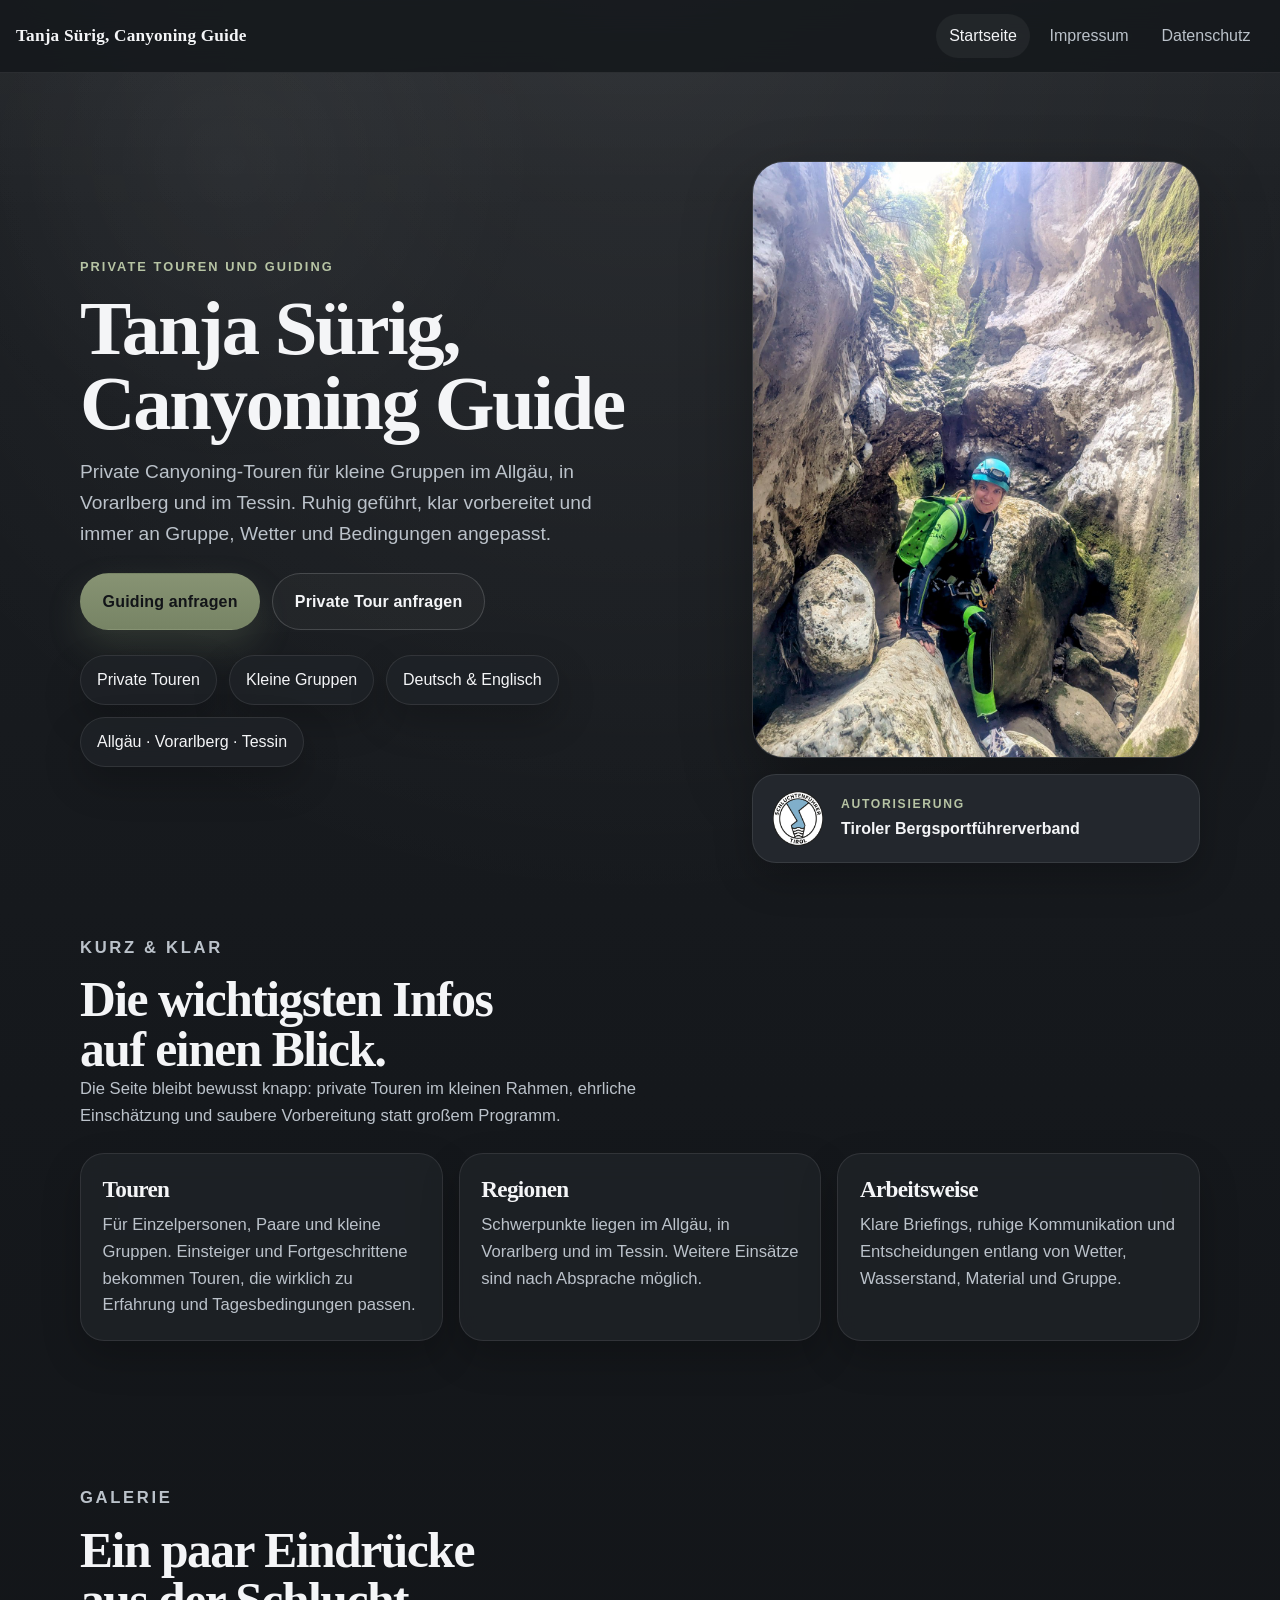
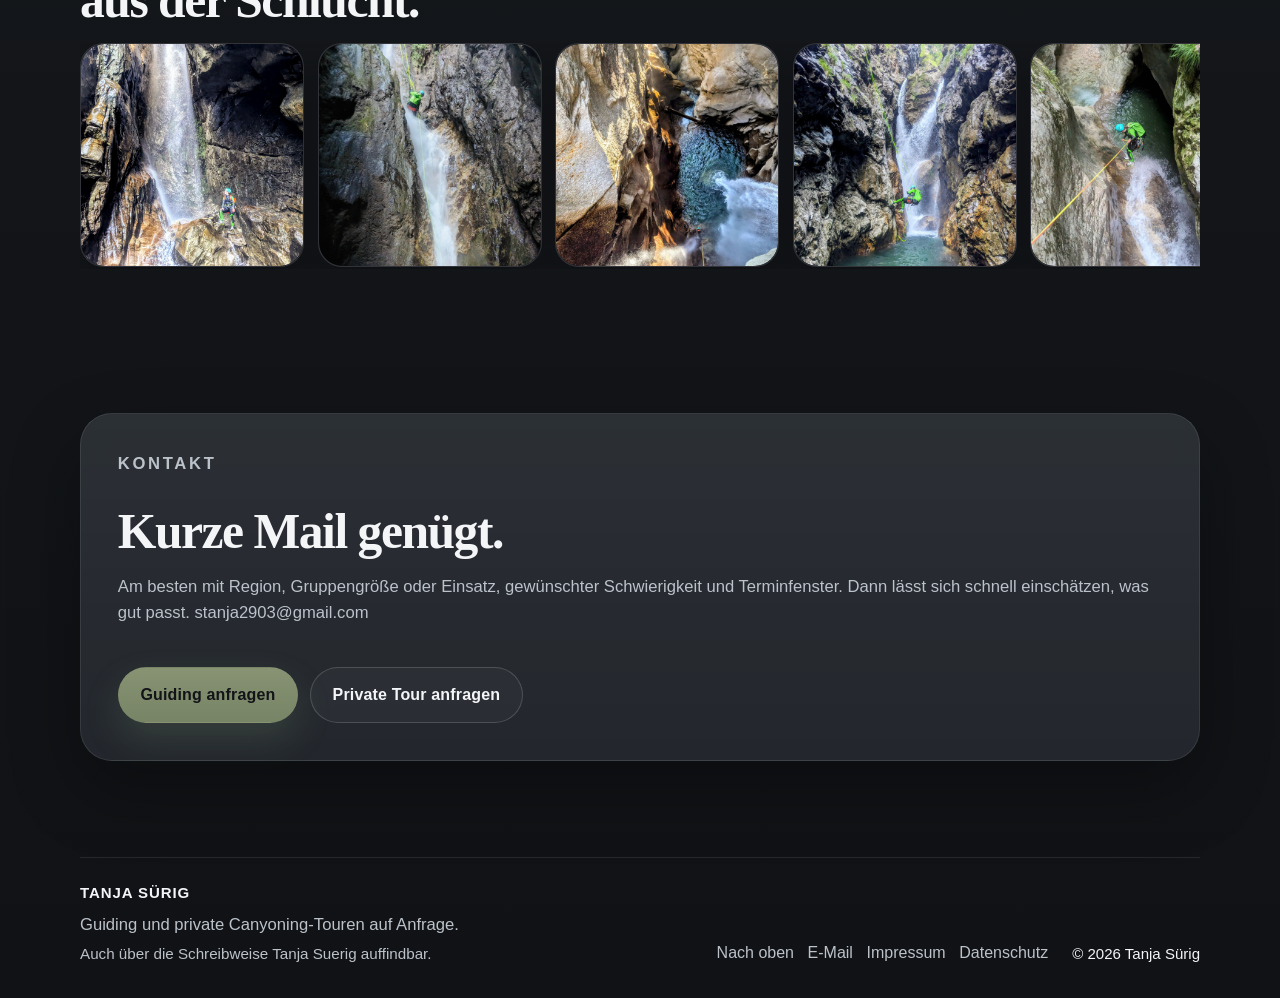
==== commit 652eb644: "feat: impressum" ====
--- a/index.html
+++ b/index.html
@@ -230,14 +230,11 @@
         <div class="cta-panel" data-reveal>
           <p class="eyebrow">Kontakt</p>
           <h2>Kurze Mail genügt.</h2>
-          <p>Am besten mit Region, Gruppengröße oder Einsatz, gewünschter Schwierigkeit und Terminfenster. Dann lässt sich schnell einschätzen, was gut passt.</p>
+          <p>Am besten mit Region, Gruppengröße oder Einsatz, gewünschter Schwierigkeit und Terminfenster. Dann lässt sich schnell einschätzen, was gut passt. <a href="mailto:stanja2903@gmail.com">stanja2903@gmail.com</a></p>
           <div class="cta-actions">
             <a class="button" href="mailto:stanja2903@gmail.com?subject=Guiding%20anfragen">Guiding anfragen</a>
             <a class="button button-secondary" href="mailto:stanja2903@gmail.com?subject=Private%20Tour%20anfragen">Private Tour anfragen</a>
           </div>
-          <p class="cta-email">
-            <a href="mailto:stanja2903@gmail.com">stanja2903@gmail.com</a>
-          </p>
         </div>
       </div>
     </section>
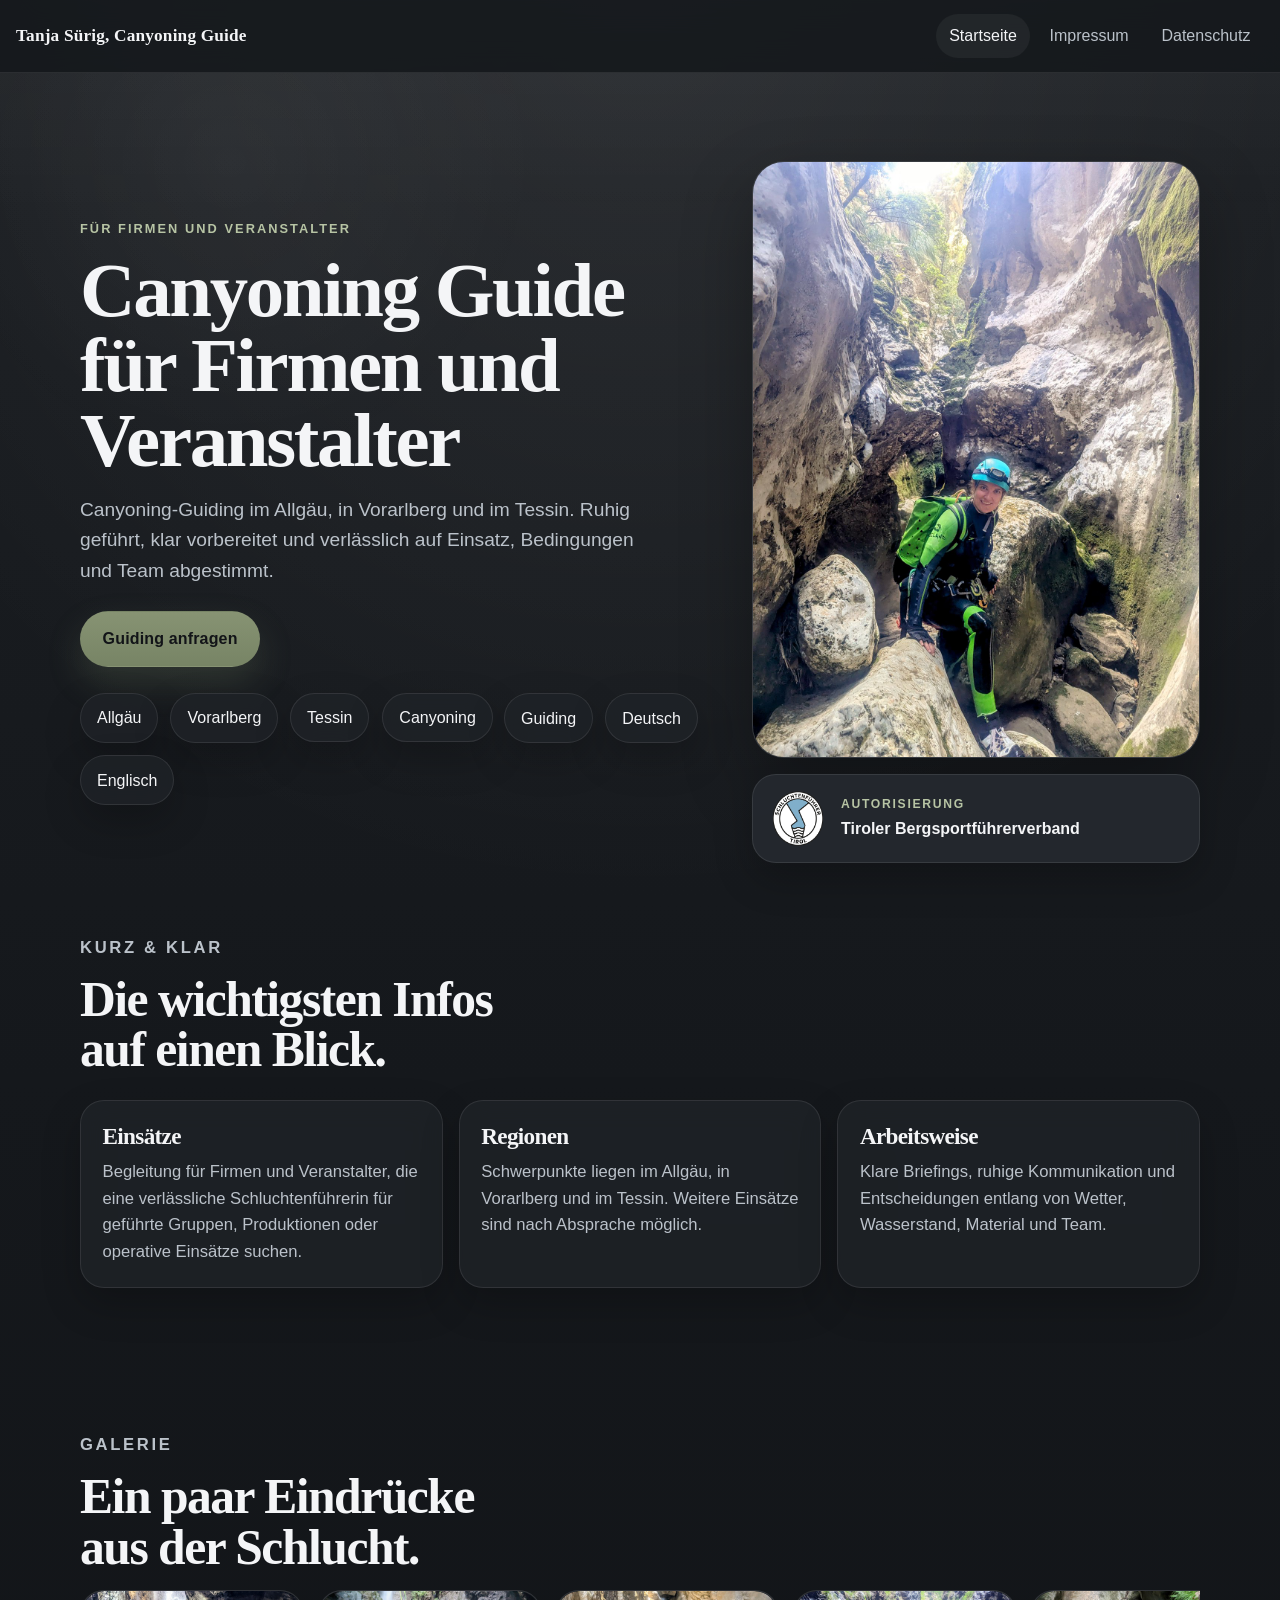
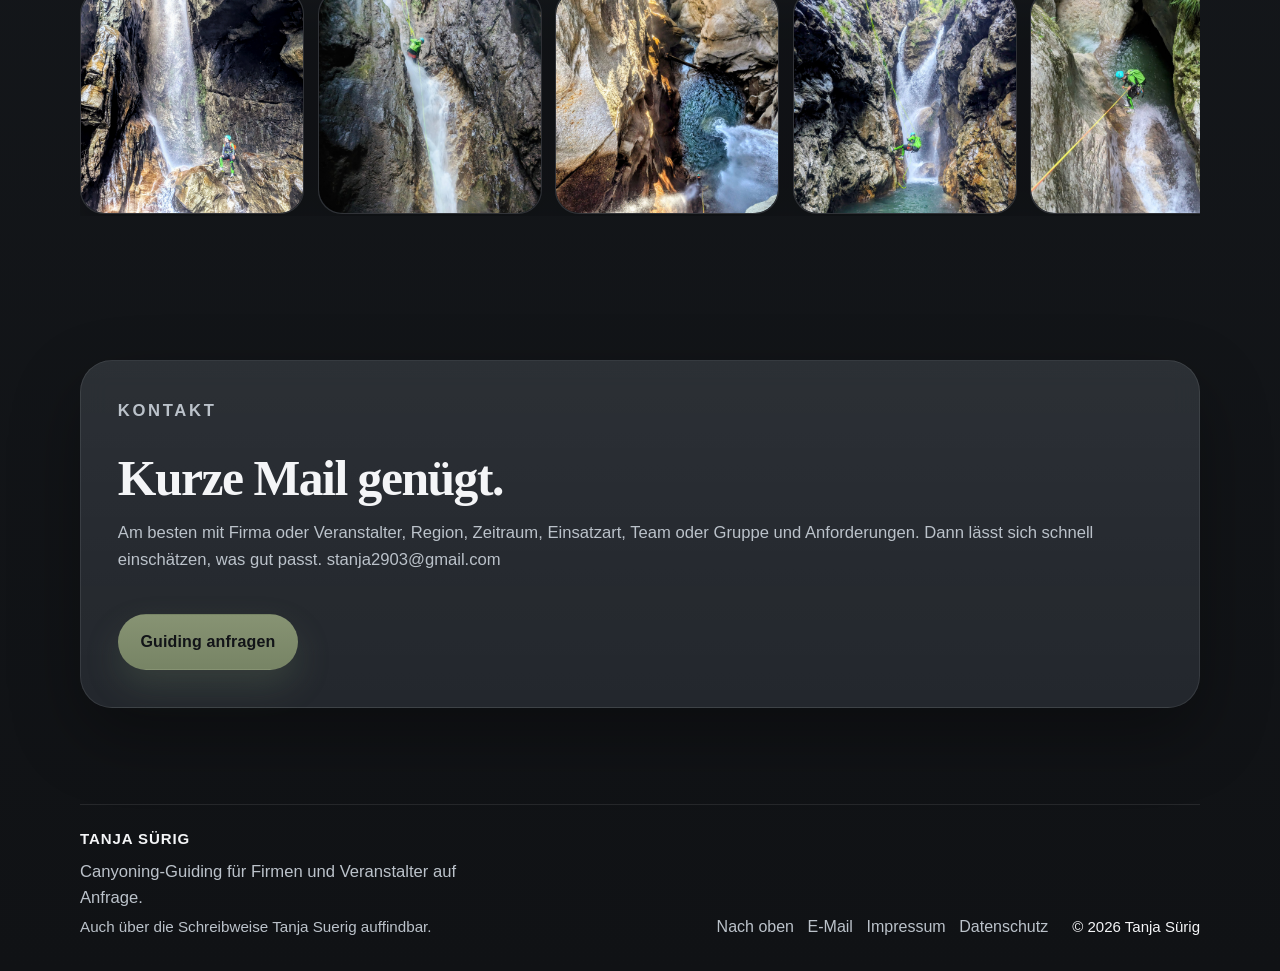
==== commit 5a9075c6: "feat: remove private tours" ====
--- a/index.html
+++ b/index.html
@@ -4,20 +4,20 @@
   <meta charset="utf-8">
   <meta name="viewport" content="width=device-width, initial-scale=1">
   <meta name="theme-color" content="#16181b">
-  <meta name="description" content="Kurze Landingpage für private Canyoning-Touren mit Tanja Sürig im Allgäu, in Vorarlberg und im Tessin.">
+  <meta name="description" content="Canyoning-Guiding mit Tanja Sürig für Firmen und Veranstalter im Allgäu, in Vorarlberg und im Tessin.">
   <meta name="robots" content="index,follow">
   <meta property="og:locale" content="de_DE">
   <meta property="og:type" content="website">
-  <meta property="og:title" content="Tanja Sürig, Canyoning Guide">
-  <meta property="og:description" content="Private Canyoning-Touren für kleine Gruppen im Allgäu, in Vorarlberg und im Tessin.">
+  <meta property="og:title" content="Tanja Sürig | Canyoning Guide für Firmen und Veranstalter">
+  <meta property="og:description" content="Canyoning-Guiding für Firmen und Veranstalter im Allgäu, in Vorarlberg und im Tessin.">
   <meta property="og:url" content="https://tanja-suerig.com/">
   <meta property="og:image" content="https://tanja-suerig.com/assets/images/PXL_20250420_092529988~2.jpg">
   <meta property="og:image:alt" content="Tanja Sürig in einer Felsschlucht mit Canyoning-Ausrüstung">
   <meta name="twitter:card" content="summary_large_image">
-  <meta name="twitter:title" content="Tanja Sürig, Canyoning Guide">
-  <meta name="twitter:description" content="Private Canyoning-Touren für kleine Gruppen im Allgäu, in Vorarlberg und im Tessin.">
+  <meta name="twitter:title" content="Tanja Sürig | Canyoning Guide für Firmen und Veranstalter">
+  <meta name="twitter:description" content="Canyoning-Guiding für Firmen und Veranstalter im Allgäu, in Vorarlberg und im Tessin.">
   <meta name="twitter:image" content="https://tanja-suerig.com/assets/images/PXL_20250420_092529988~2.jpg">
-  <title>Tanja Sürig, Canyoning Guide</title>
+  <title>Tanja Sürig | Canyoning Guide für Firmen und Veranstalter</title>
   <link rel="canonical" href="https://tanja-suerig.com/">
   <link rel="manifest" href="site.webmanifest">
   <link rel="icon" type="image/svg+xml" href="favicon.svg">
@@ -34,7 +34,7 @@
           "@id": "https://tanja-suerig.com/#website",
           "url": "https://tanja-suerig.com/",
           "name": "Tanja Sürig",
-          "description": "Private Canyoning-Touren und Guiding auf Anfrage.",
+          "description": "Canyoning-Guiding für Firmen und Veranstalter.",
           "inLanguage": "de-DE"
         },
         {
@@ -43,7 +43,7 @@
           "name": "Tanja Sürig",
           "alternateName": "Tanja Suerig",
           "jobTitle": "Schluchtenführerin / Canyoning Guide",
-          "description": "Selbstständige Schluchtenführerin für private Touren und kleine Gruppen.",
+          "description": "Selbstständige Schluchtenführerin für Firmen und Veranstalter.",
           "email": "mailto:stanja2903@gmail.com",
           "url": "https://tanja-suerig.com/",
           "image": "https://tanja-suerig.com/assets/images/659b5a11-bb61-4c89-b610-7fdba03a599a.jpeg",
@@ -65,7 +65,7 @@
           "image": "https://tanja-suerig.com/assets/images/PXL_20250420_092529988~2.jpg",
           "email": "mailto:stanja2903@gmail.com",
           "foundingDate": "2024",
-          "description": "Private Canyoning-Touren, individuelle Planung und Guiding-Unterstützung auf Anfrage.",
+          "description": "Canyoning-Guiding und operative Unterstützung für Firmen und Veranstalter auf Anfrage.",
           "areaServed": [
             "Allgäu",
             "Vorarlberg",
@@ -73,9 +73,9 @@
             "Europa"
           ],
           "serviceType": [
-            "Private Canyoning Tour",
-            "Canyoning Guide",
-            "Tourenplanung"
+            "Canyoning Guiding",
+            "Schluchtenführung",
+            "Guide für Firmen und Veranstalter"
           ],
           "availableLanguage": [
             "de",
@@ -119,21 +119,23 @@
     <section class="hero section-first" id="top">
       <div class="container hero-grid">
         <div class="hero-copy" data-reveal>
-          <p class="eyebrow">Private Touren und Guiding</p>
-          <h1>Tanja Sürig, Canyoning Guide</h1>
+          <p class="eyebrow">Für Firmen und Veranstalter</p>
+          <h1>Canyoning Guide für Firmen und Veranstalter</h1>
           <p class="hero-lead">
-            Private Canyoning-Touren für kleine Gruppen im Allgäu, in Vorarlberg und im Tessin. Ruhig geführt, klar vorbereitet und immer an
-            Gruppe, Wetter und Bedingungen angepasst.
+            Canyoning-Guiding im Allgäu, in Vorarlberg und im Tessin. Ruhig geführt, klar vorbereitet und verlässlich auf Einsatz,
+            Bedingungen und Team abgestimmt.
           </p>
           <div class="hero-actions">
-            <a class="button" href="mailto:stanja2903@gmail.com?subject=Guiding%20anfragen&amp;body=Hallo%20Tanja%2C%0A%0Aich%20m%C3%B6chte%20Guiding%20anfragen.%0A%0ARegion%3A%0ATerminfenster%3A%0AGruppe%20%2F%20Einsatz%3A%0A">Guiding anfragen</a>
-            <a class="button button-secondary" href="mailto:stanja2903@gmail.com?subject=Private%20Tour%20anfragen&amp;body=Hallo%20Tanja%2C%0A%0Aich%20interessiere%20mich%20f%C3%BCr%20eine%20private%20Canyoning-Tour.%0A%0ARegion%3A%0ATerminfenster%3A%0AGruppengr%C3%B6%C3%9Fe%3A%0AErfahrung%3A%0A">Private Tour anfragen</a>
+            <a class="button" href="mailto:stanja2903@gmail.com?subject=Guiding%20anfragen&amp;body=Hallo%20Tanja%2C%0A%0Aich%20m%C3%B6chte%20Guiding%20anfragen.%0A%0AFirma%20%2F%20Veranstalter%3A%0ARegion%3A%0AZeitraum%3A%0AEinsatzart%3A%0ATeam%20%2F%20Gruppe%3A%0AAnforderungen%3A%0A">Guiding anfragen</a>
           </div>
           <ul class="hero-facts" aria-label="Kerninformationen">
-            <li>Private Touren</li>
-            <li>Kleine Gruppen</li>
-            <li>Deutsch &amp; Englisch</li>
-            <li>Allgäu · Vorarlberg · Tessin</li>
+            <li>Allgäu</li>
+            <li>Vorarlberg</li>
+            <li>Tessin</li>
+            <li>Canyoning</li>
+            <li>Guiding</li>
+            <li>Deutsch</li>
+            <li>Englisch</li>
           </ul>
         </div>
 
@@ -169,14 +171,11 @@
         <div class="section-heading narrow" data-reveal>
           <p class="eyebrow">Kurz &amp; klar</p>
           <h2>Die wichtigsten Infos auf einen Blick.</h2>
-          <p>
-            Die Seite bleibt bewusst knapp: private Touren im kleinen Rahmen, ehrliche Einschätzung und saubere Vorbereitung statt großem Programm.
-          </p>
         </div>
         <div class="compact-grid">
           <article class="info-card" data-reveal>
-            <h3>Touren</h3>
-            <p>Für Einzelpersonen, Paare und kleine Gruppen. Einsteiger und Fortgeschrittene bekommen Touren, die wirklich zu Erfahrung und Tagesbedingungen passen.</p>
+            <h3>Einsätze</h3>
+            <p>Begleitung für Firmen und Veranstalter, die eine verlässliche Schluchtenführerin für geführte Gruppen, Produktionen oder operative Einsätze suchen.</p>
           </article>
           <article class="info-card" data-reveal>
             <h3>Regionen</h3>
@@ -184,7 +183,7 @@
           </article>
           <article class="info-card" data-reveal>
             <h3>Arbeitsweise</h3>
-            <p>Klare Briefings, ruhige Kommunikation und Entscheidungen entlang von Wetter, Wasserstand, Material und Gruppe.</p>
+            <p>Klare Briefings, ruhige Kommunikation und Entscheidungen entlang von Wetter, Wasserstand, Material und Team.</p>
           </article>
         </div>
       </div>
@@ -230,10 +229,9 @@
         <div class="cta-panel" data-reveal>
           <p class="eyebrow">Kontakt</p>
           <h2>Kurze Mail genügt.</h2>
-          <p>Am besten mit Region, Gruppengröße oder Einsatz, gewünschter Schwierigkeit und Terminfenster. Dann lässt sich schnell einschätzen, was gut passt. <a href="mailto:stanja2903@gmail.com">stanja2903@gmail.com</a></p>
+          <p>Am besten mit Firma oder Veranstalter, Region, Zeitraum, Einsatzart, Team oder Gruppe und Anforderungen. Dann lässt sich schnell einschätzen, was gut passt. <a href="mailto:stanja2903@gmail.com">stanja2903@gmail.com</a></p>
           <div class="cta-actions">
-            <a class="button" href="mailto:stanja2903@gmail.com?subject=Guiding%20anfragen">Guiding anfragen</a>
-            <a class="button button-secondary" href="mailto:stanja2903@gmail.com?subject=Private%20Tour%20anfragen">Private Tour anfragen</a>
+            <a class="button" href="mailto:stanja2903@gmail.com?subject=Guiding%20anfragen&amp;body=Hallo%20Tanja%2C%0A%0Aich%20m%C3%B6chte%20Guiding%20anfragen.%0A%0AFirma%20%2F%20Veranstalter%3A%0ARegion%3A%0AZeitraum%3A%0AEinsatzart%3A%0ATeam%20%2F%20Gruppe%3A%0AAnforderungen%3A%0A">Guiding anfragen</a>
           </div>
         </div>
       </div>
@@ -244,12 +242,12 @@
     <div class="container footer-inner">
       <div>
         <p class="footer-brand">Tanja Sürig</p>
-        <p class="footer-copy">Guiding und private Canyoning-Touren auf Anfrage.</p>
+        <p class="footer-copy">Canyoning-Guiding für Firmen und Veranstalter auf Anfrage.</p>
         <p class="footer-copy footer-copy-muted">Auch über die Schreibweise Tanja Suerig auffindbar.</p>
       </div>
       <div class="footer-links" aria-label="Footer Navigation">
         <a href="#top">Nach oben</a>
-        <a href="mailto:stanja2903@gmail.com?subject=Anfrage%20Canyoning-Tour">E-Mail</a>
+        <a href="mailto:stanja2903@gmail.com?subject=Anfrage%20Guiding">E-Mail</a>
         <a href="impressum.html">Impressum</a>
         <a href="datenschutz.html">Datenschutz</a>
       </div>
--- a/styles.css
+++ b/styles.css
@@ -205,7 +205,7 @@
 }
 
 .menu-toggle span:nth-child(1) {
-  transform: translate(-50%, -0.2rem);
+  transform: translate(-50%, -0.3rem);
 }
 
 .menu-toggle span:nth-child(2) {
@@ -213,7 +213,7 @@
 }
 
 .menu-toggle span:nth-child(3) {
-  transform: translate(-50%, 0.2rem);
+  transform: translate(-50%, 0.3rem);
 }
 
 .menu-toggle[aria-expanded="true"] span:nth-child(1) {
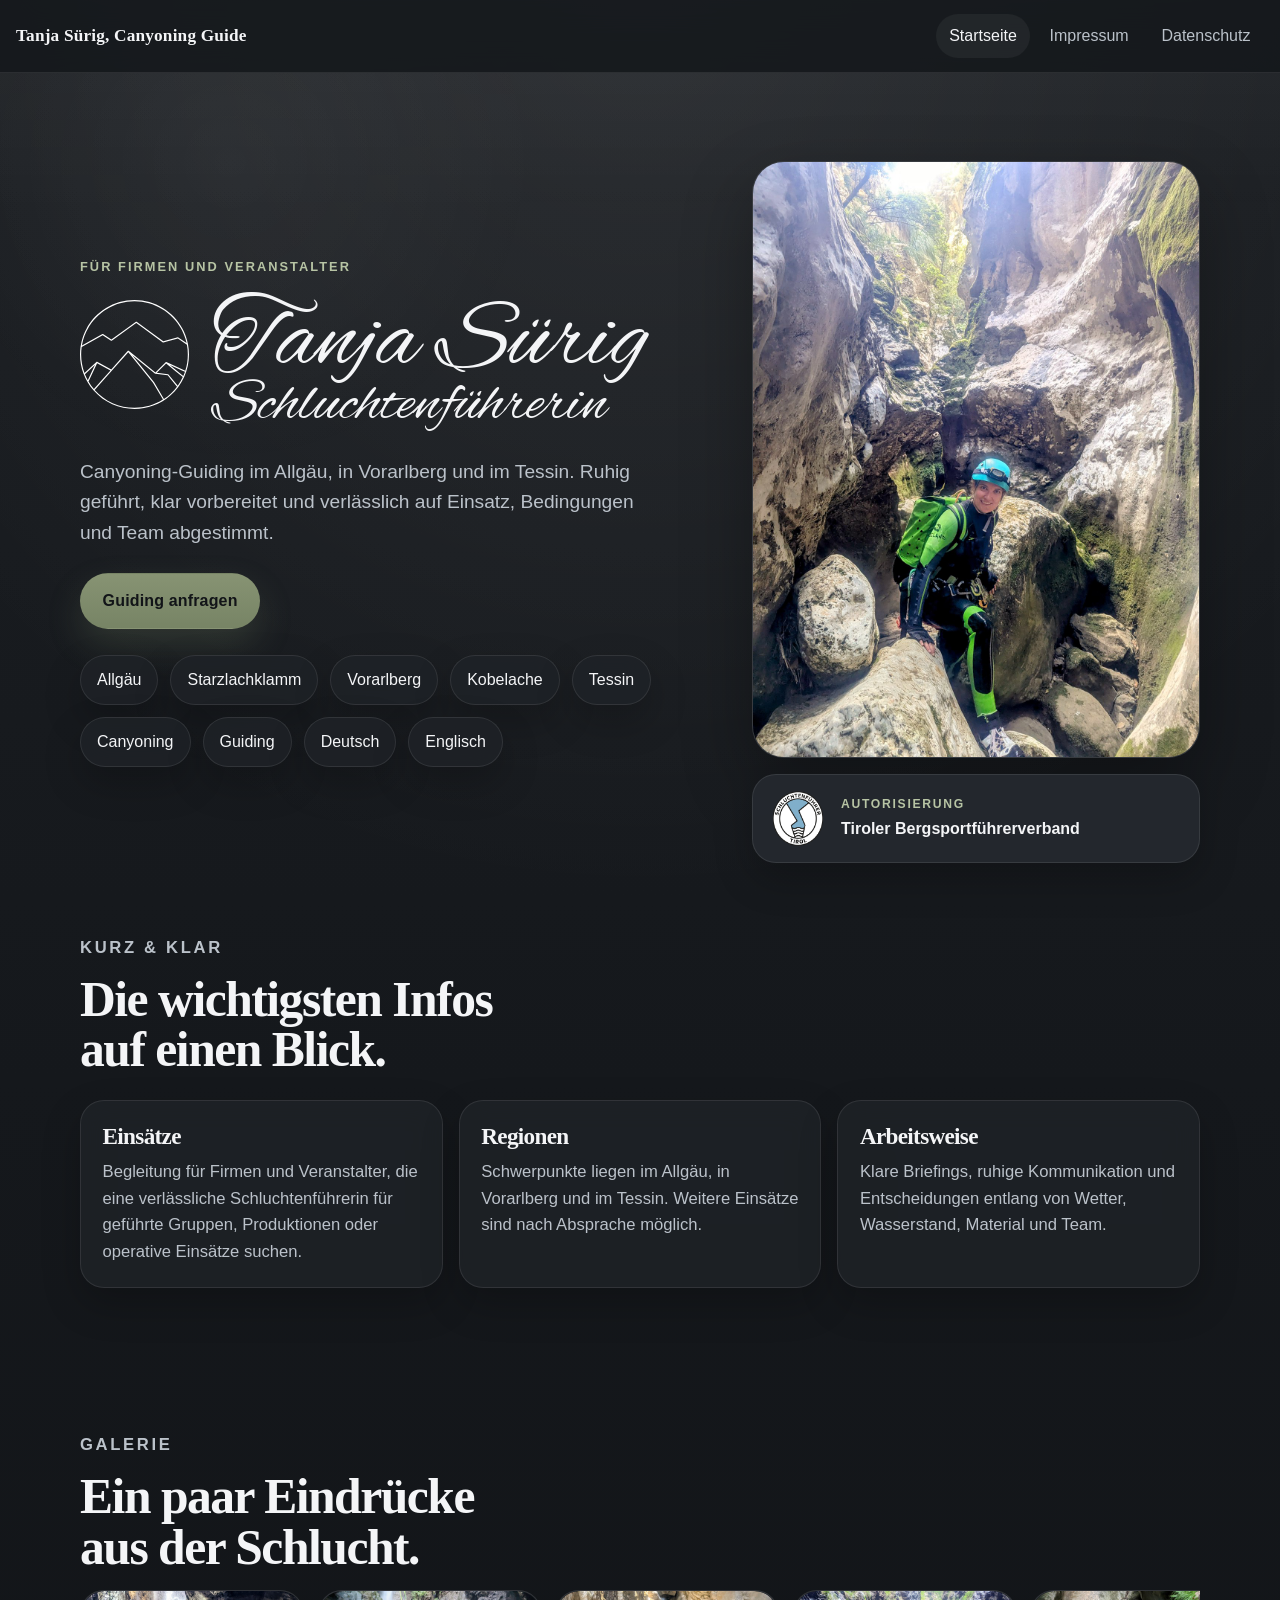
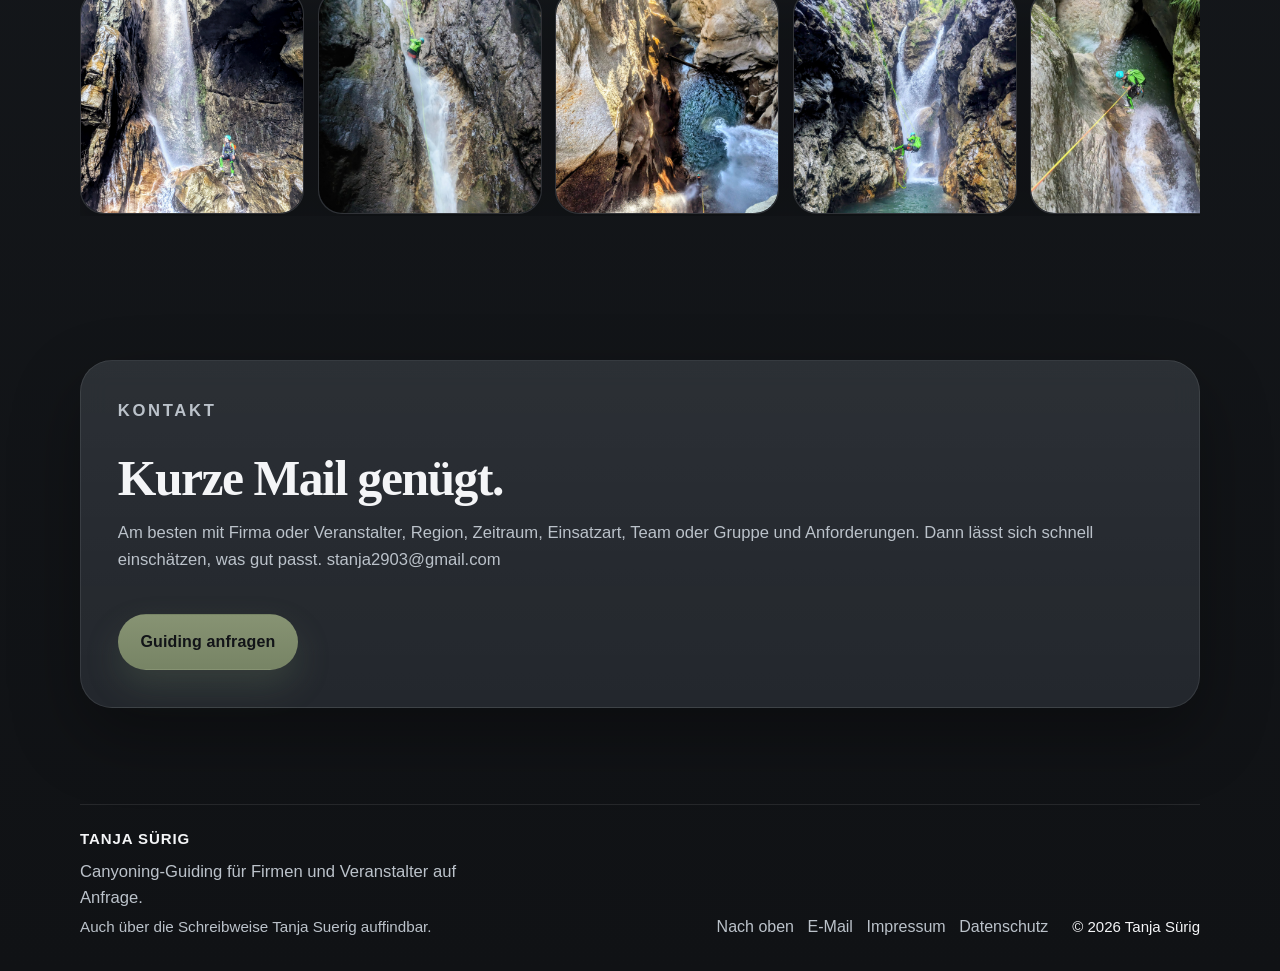
==== commit 99750c01: "Refactor code structure for improved readability and maintainability" ====
--- a/index.html
+++ b/index.html
@@ -20,8 +20,8 @@
   <title>Tanja Sürig | Canyoning Guide für Firmen und Veranstalter</title>
   <link rel="canonical" href="https://tanja-suerig.com/">
   <link rel="manifest" href="site.webmanifest">
-  <link rel="icon" type="image/svg+xml" href="favicon.svg">
-  <link rel="apple-touch-icon" href="assets/icons/guide-720.png">
+  <link rel="icon" type="image/svg+xml" href="favicon.png">
+  <link rel="apple-touch-icon" href="assets/icons/apple-touch-icon.png">
   <link rel="preload" as="image" href="assets/images/optimized/hero-1200.jpg">
   <link rel="stylesheet" href="styles.css">
   <script>document.documentElement.classList.add('js');</script>
@@ -120,7 +120,20 @@
       <div class="container hero-grid">
         <div class="hero-copy" data-reveal>
           <p class="eyebrow">Für Firmen und Veranstalter</p>
-          <h1>Canyoning Guide für Firmen und Veranstalter</h1>
+          <div class="hero-brand">
+            <img
+              class="hero-brand-logo"
+              src="assets/branding/logo-mark.svg"
+              width="512"
+              height="512"
+              alt=""
+              decoding="async"
+            >
+            <h1 class="hero-title">
+              <span class="hero-title-name">Tanja Sürig</span>
+              <span class="hero-title-role">Schluchtenführerin</span>
+            </h1>
+          </div>
           <p class="hero-lead">
             Canyoning-Guiding im Allgäu, in Vorarlberg und im Tessin. Ruhig geführt, klar vorbereitet und verlässlich auf Einsatz,
             Bedingungen und Team abgestimmt.
@@ -130,7 +143,9 @@
           </div>
           <ul class="hero-facts" aria-label="Kerninformationen">
             <li>Allgäu</li>
+            <li>Starzlachklamm</li>
             <li>Vorarlberg</li>
+            <li>Kobelache</li>
             <li>Tessin</li>
             <li>Canyoning</li>
             <li>Guiding</li>
--- a/styles.css
+++ b/styles.css
@@ -29,8 +29,17 @@
   --content-narrow: min(760px, calc(100vw - 2rem));
   --font-body: "Aptos", "Segoe UI Variable Text", "Segoe UI", "Helvetica Neue", sans-serif;
   --font-display: "Iowan Old Style", "Palatino Linotype", "Book Antiqua", Georgia, serif;
+  --font-script: "Alex Brush", "Brush Script MT", "Segoe Script", cursive;
   --transition: 220ms ease;
   --transition-slow: 360ms cubic-bezier(0.2, 0.7, 0.16, 1);
+}
+
+@font-face {
+  font-family: "Alex Brush";
+  src: url("assets/fonts/alex-brush-regular.woff2") format("woff2");
+  font-style: normal;
+  font-weight: 400;
+  font-display: swap;
 }
 
 *,
@@ -356,6 +365,48 @@
   line-height: 1.12;
 }
 
+.hero-brand {
+  display: flex;
+  align-items: flex-start;
+  gap: clamp(1rem, 2vw, 1.45rem);
+  width: min(100%, 40rem);
+  margin-top: 0.15rem;
+}
+
+.hero-brand-logo {
+  width: clamp(4.9rem, 10vw, 6.8rem);
+  height: auto;
+  flex: 0 0 auto;
+  margin-top: 0.55rem;
+}
+
+.hero-title {
+  display: flex;
+  flex-direction: column;
+  gap: 0;
+  font-family: var(--font-script);
+  font-weight: 400;
+  letter-spacing: 0;
+  line-height: 0.85;
+}
+
+.hero-title-name,
+.hero-title-role {
+  display: block;
+  white-space: nowrap;
+  text-wrap: nowrap;
+}
+
+.hero-title-name {
+  font-size: clamp(4rem, 8vw, 6.15rem);
+  padding-top: 0.7rem;
+}
+
+.hero-title-role {
+  margin-top: -0.35rem;
+  font-size: clamp(2.55rem, 5.1vw, 3.9rem);
+}
+
 .hero-lead,
 .section-heading p,
 .info-card p,
@@ -373,6 +424,10 @@
   margin-top: 1rem;
   max-width: 35rem;
   font-size: clamp(1.08rem, 1.7vw, 1.2rem);
+}
+
+.hero-brand + .hero-lead {
+  margin-top: 1.45rem;
 }
 
 .hero-actions,
@@ -907,6 +962,31 @@
     width: 100%;
   }
 
+  .hero-brand {
+    align-items: center;
+    gap: 0.85rem;
+    width: min(100%, 20rem);
+  }
+
+  .hero-brand-logo {
+    width: clamp(3.85rem, 18vw, 5rem);
+    margin-top: 0;
+  }
+
+  .hero-title {
+    justify-content: center;
+    min-width: 0;
+  }
+
+  .hero-title-name {
+    font-size: clamp(2.55rem, 11vw, 3.6rem);
+  }
+
+  .hero-title-role {
+    margin-top: -0.15rem;
+    font-size: clamp(1.78rem, 7.6vw, 2.55rem);
+  }
+
   .hero-media-stack,
   .media-frame-hero,
   .credential-card {
@@ -965,6 +1045,25 @@
     width: 2.35rem;
     height: 2.35rem;
     font-size: 1.35rem;
+  }
+}
+
+@media (max-width: 380px) {
+  .hero-brand {
+    gap: 0.7rem;
+    width: 100%;
+  }
+
+  .hero-brand-logo {
+    width: clamp(3.4rem, 16vw, 4.15rem);
+  }
+
+  .hero-title-name {
+    font-size: clamp(2.2rem, 10.8vw, 3rem);
+  }
+
+  .hero-title-role {
+    font-size: clamp(1.55rem, 7vw, 2.15rem);
   }
 }
 
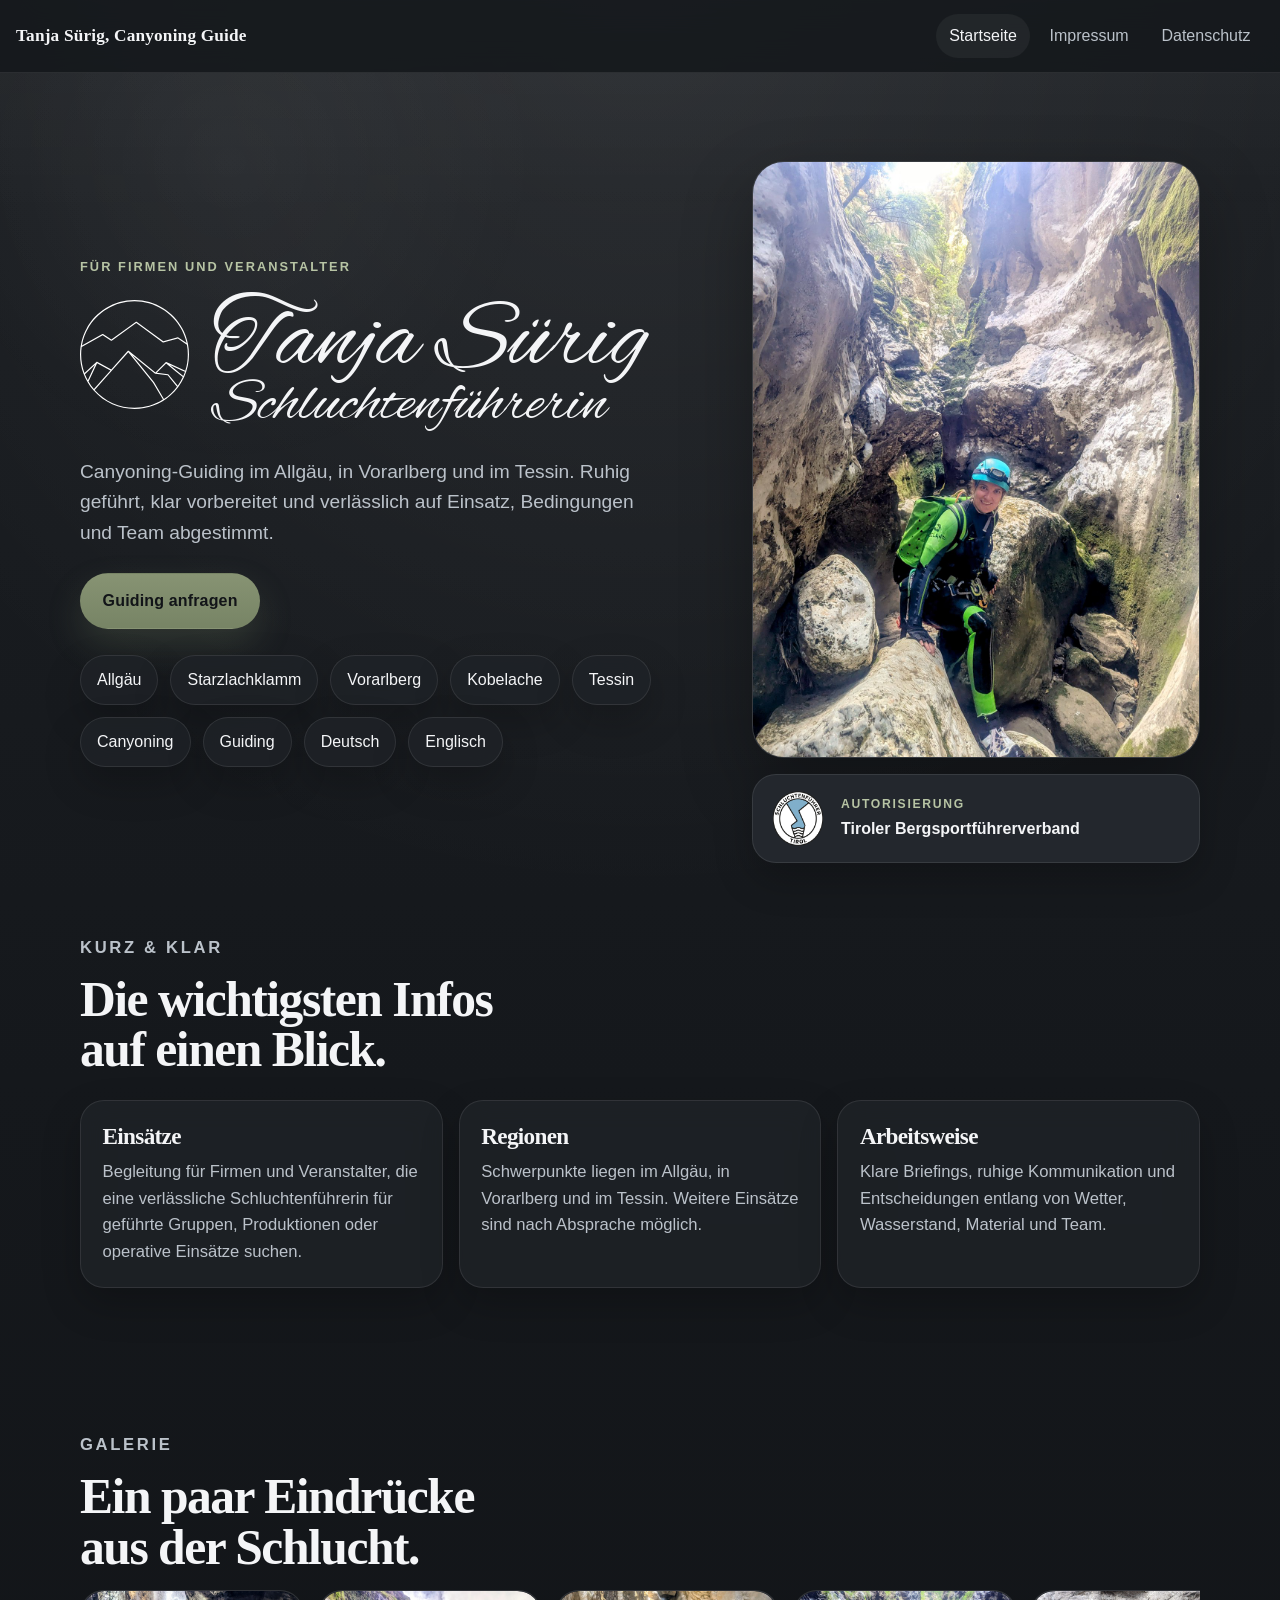
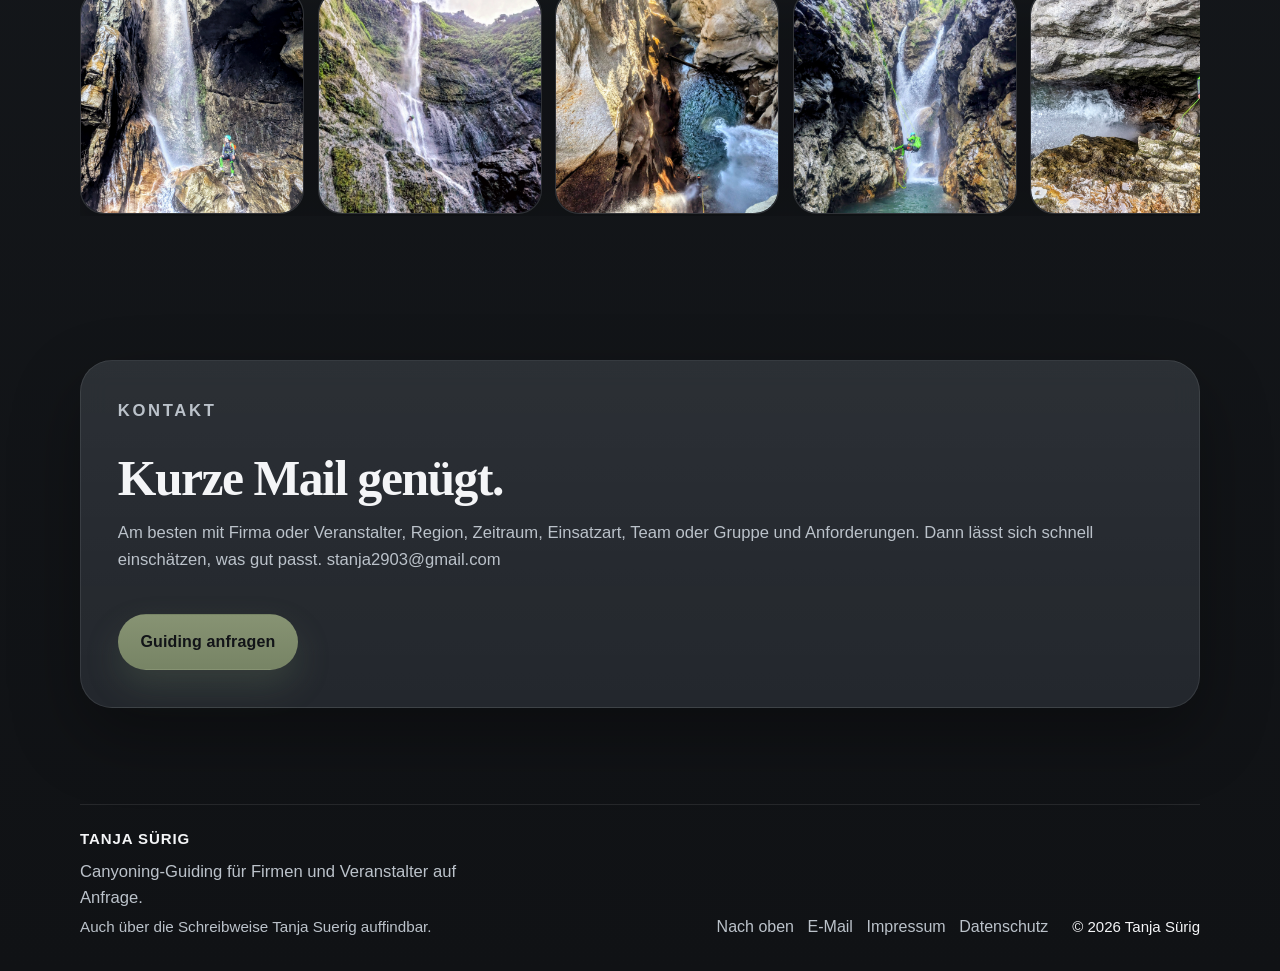
==== commit 323c412a: "feat: add image mouco" ====
--- a/index.html
+++ b/index.html
@@ -214,26 +214,29 @@
           <button class="gallery-button" type="button" data-gallery-trigger data-full="assets/images/PXL_20250809_143233612~2.jpg" data-alt="Tanja Sürig in einer Felshöle mit Wasserfall." aria-label="Tanja Sürig in einer Felshöle mit Wasserfall." style="--image-position: 38% 50%;" data-reveal>
             <img src="assets/images/optimized/gallery-cave-square.jpg" width="1200" height="1200" alt="" loading="lazy" decoding="async">
           </button>
+          <button class="gallery-button" type="button" data-gallery-trigger data-full="assets/images/PXL_20250918_150148994~2.jpg" data-alt="Tanja Sürig seilt sich neben einem Wasserfall ab." aria-label="Tanja Sürig seilt sich neben einem Wasserfall ab." style="--image-position: 50% 24%;" data-reveal>
+            <img src="assets/images/optimized/gallery-mouco-square.jpg" width="1200" height="1200" alt="" loading="lazy" decoding="async">
+          </button>
+          <button class="gallery-button" type="button" data-gallery-trigger data-full="assets/images/PXL_20250704_162636570~2.jpg" data-alt="Blick in einen tiefen Gumpen mit Wasserfall und Seilführung." aria-label="Blick in einen tiefen Gumpen mit Wasserfall und Seilführung." style="--image-position: 50% 42%;" data-reveal>
+            <img src="assets/images/optimized/gallery-pool-square.jpg" width="1200" height="1200" alt="" loading="lazy" decoding="async">
+          </button>
+          <button class="gallery-button" type="button" data-gallery-trigger data-full="assets/images/PXL_20240607_170533347~2.jpg" data-alt="Abseilen in einer engen Schlucht mit Wasserfall." aria-label="Abseilen in einer engen Schlucht mit Wasserfall." style="--image-position: 50% 56%;" data-reveal>
+            <img src="assets/images/optimized/gallery-rappel-square.jpg" width="1200" height="1200" alt="" loading="lazy" decoding="async">
+          </button>
+          <button class="gallery-button" type="button" data-gallery-trigger data-full="assets/images/PXL_20240607_151754613~2.jpg" data-alt="Tanja Sürig beim Abstieg in einer Felsrinne." aria-label="Tanja Sürig beim Abstieg in einer Felsrinne." style="--image-position: 38% 50%;" data-reveal>
+            <img src="assets/images/optimized/gallery-top-square.jpg" width="1200" height="1200" alt="" loading="lazy" decoding="async">
+          </button>
+          <button class="gallery-button" type="button" data-gallery-trigger data-full="assets/images/PXL_20240608_131854815~2.jpg" data-alt="Top-Down-Blick auf eine Canyoning-Stelle mit Wasserlauf." aria-label="Top-Down-Blick auf eine Canyoning-Stelle mit Wasserlauf." style="--image-position: 50% 44%;" data-reveal>
+            <img src="assets/images/optimized/gallery-topdown-square.jpg" width="1200" height="1200" alt="" loading="lazy" decoding="async">
+          </button>
+          <button class="gallery-button" type="button" data-gallery-trigger data-full="assets/images/659b5a11-bb61-4c89-b610-7fdba03a599a.jpeg" data-alt="Tanja Sürig beim Abseilen." aria-label="Tanja Sürig beim Abseilen." style="--image-position: 38% 50%;" data-reveal>
+            <img src="assets/images/optimized/gallery-front-square.jpeg" width="1200" height="1200" alt="" loading="lazy" decoding="async">
+          </button>
           <button class="gallery-button" type="button" data-gallery-trigger data-full="assets/images/38ec6eea-477a-4601-a04b-1c936001ff99.jpeg" data-alt="Tanja Sürig seilt sich neben einem Wasserfall ab." aria-label="Tanja Sürig seilt sich neben einem Wasserfall ab." style="--image-position: 50% 24%;" data-reveal>
             <img src="assets/images/optimized/gallery-waterfall-square.jpg" width="1200" height="1200" alt="" loading="lazy" decoding="async">
           </button>
-          <button class="gallery-button" type="button" data-gallery-trigger data-full="assets/images/PXL_20250704_162636570~2.jpg" data-alt="Blick in einen tiefen Gumpen mit Wasserfall und Seilführung." aria-label="Blick in einen tiefen Gumpen mit Wasserfall und Seilführung." style="--image-position: 50% 42%;" data-reveal>
-            <img src="assets/images/optimized/gallery-pool-square.jpg" width="1200" height="1200" alt="" loading="lazy" decoding="async">
-          </button>
-          <button class="gallery-button" type="button" data-gallery-trigger data-full="assets/images/PXL_20240607_170533347~2.jpg" data-alt="Abseilen in einer engen Schlucht mit Wasserfall." aria-label="Abseilen in einer engen Schlucht mit Wasserfall." style="--image-position: 50% 56%;" data-reveal>
-            <img src="assets/images/optimized/gallery-rappel-square.jpg" width="1200" height="1200" alt="" loading="lazy" decoding="async">
-          </button>
-          <button class="gallery-button" type="button" data-gallery-trigger data-full="assets/images/PXL_20240608_131854815~2.jpg" data-alt="Top-Down-Blick auf eine Canyoning-Stelle mit Wasserlauf." aria-label="Top-Down-Blick auf eine Canyoning-Stelle mit Wasserlauf." style="--image-position: 50% 44%;" data-reveal>
-            <img src="assets/images/optimized/gallery-topdown-square.jpg" width="1200" height="1200" alt="" loading="lazy" decoding="async">
-          </button>
-          <button class="gallery-button" type="button" data-gallery-trigger data-full="assets/images/659b5a11-bb61-4c89-b610-7fdba03a599a.jpeg" data-alt="Tanja Sürig beim Abseilen." aria-label="Tanja Sürig beim Abseilen." style="--image-position: 38% 50%;" data-reveal>
-            <img src="assets/images/optimized/gallery-front-square.jpeg" width="1200" height="1200" alt="" loading="lazy" decoding="async">
-          </button>
           <button class="gallery-button" type="button" data-gallery-trigger data-full="assets/images/PXL_20250810_120902259~2.jpg" data-alt="Tanja Sürig beim Abstieg entlang einer wasserführenden Felsrinne." aria-label="Tanja Sürig beim Abstieg entlang einer wasserführenden Felsrinne." style="--image-position: 38% 50%;" data-reveal>
             <img src="assets/images/optimized/gallery-descent-square.jpg" width="1200" height="1200" alt="" loading="lazy" decoding="async">
-          </button>
-          <button class="gallery-button" type="button" data-gallery-trigger data-full="assets/images/PXL_20240607_151754613~2.jpg" data-alt="Tanja Sürig beim Abstieg in einer Felsrinne." aria-label="Tanja Sürig beim Abstieg in einer Felsrinne." style="--image-position: 38% 50%;" data-reveal>
-            <img src="assets/images/optimized/gallery-top-square.jpg" width="1200" height="1200" alt="" loading="lazy" decoding="async">
           </button>
         </div>
       </div>
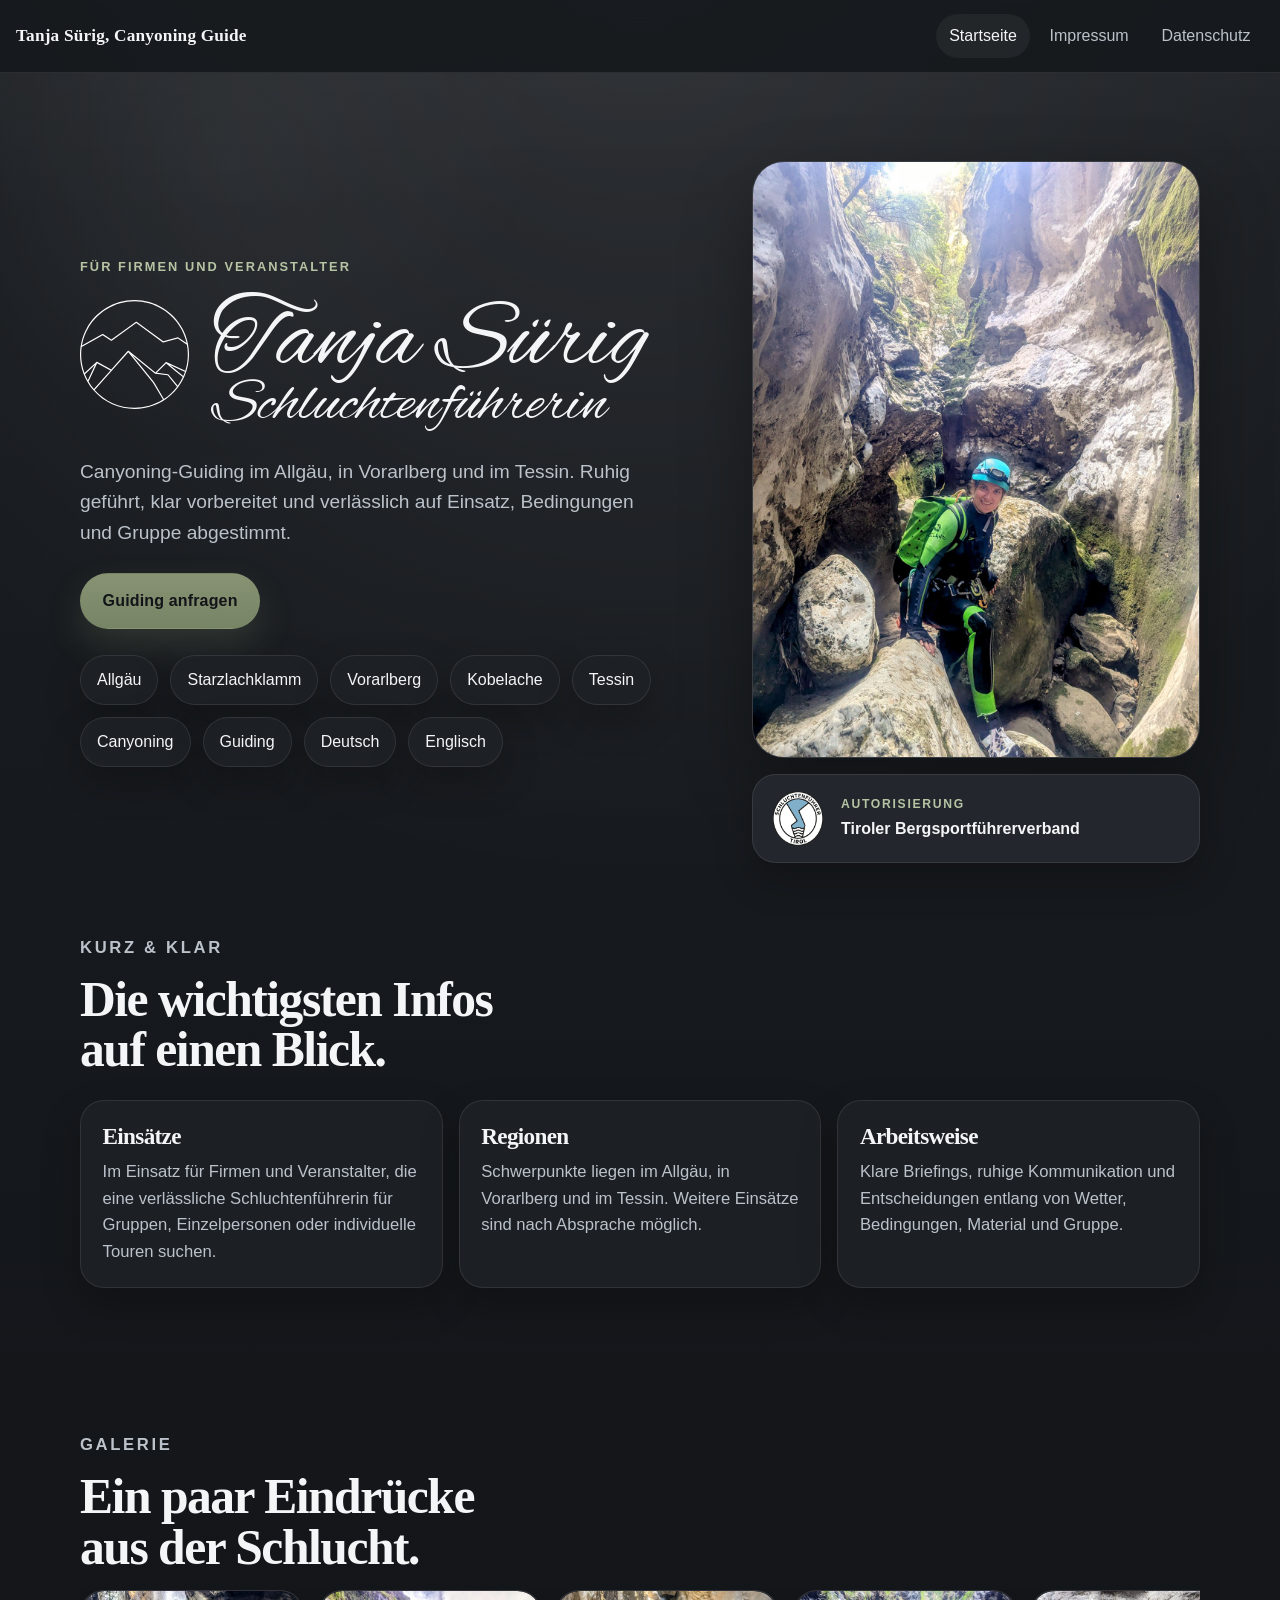
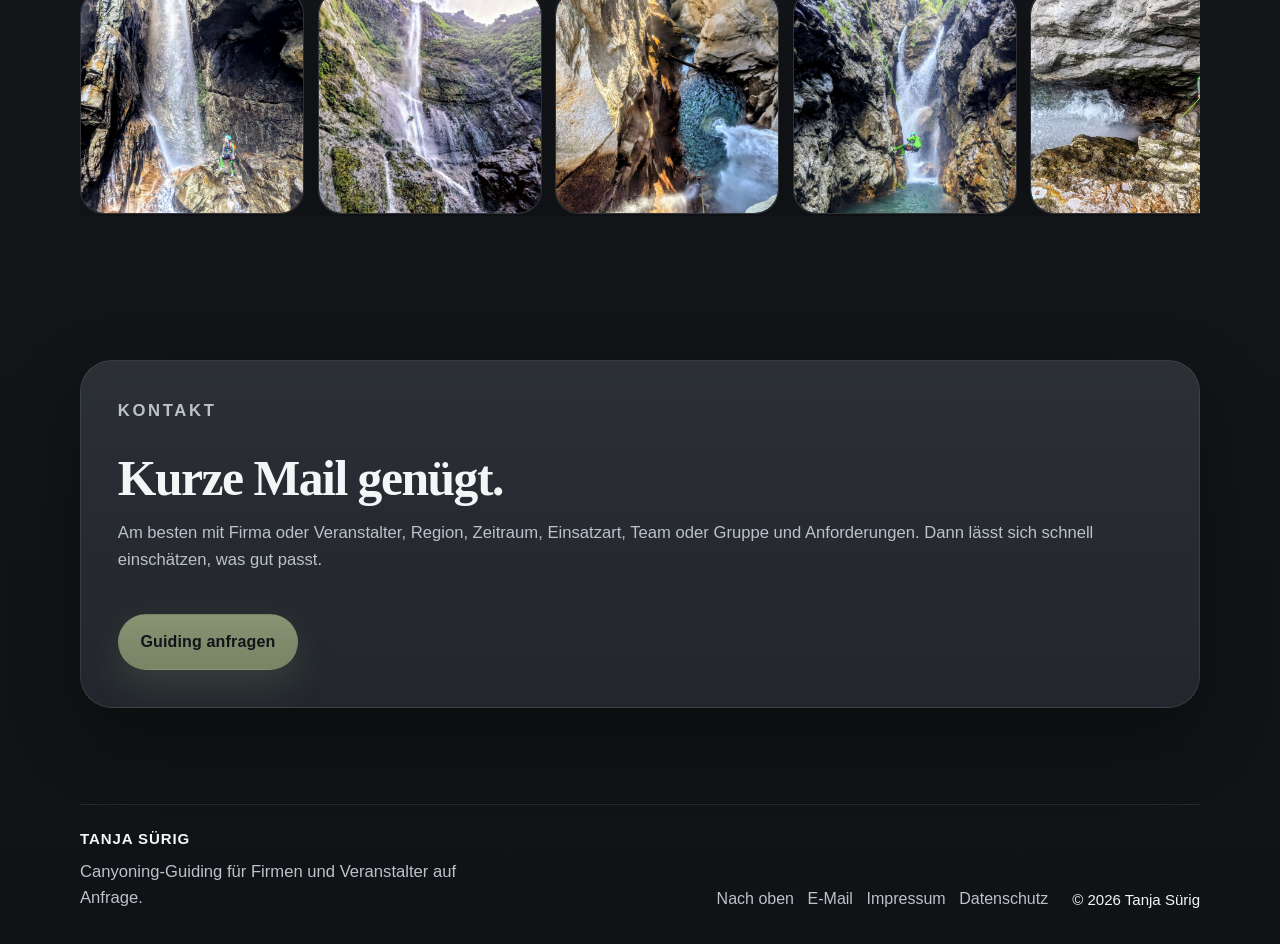
==== commit 630335ef: "fix: update text for clarity and consistency in guiding requests" ====
--- a/index.html
+++ b/index.html
@@ -136,10 +136,10 @@
           </div>
           <p class="hero-lead">
             Canyoning-Guiding im Allgäu, in Vorarlberg und im Tessin. Ruhig geführt, klar vorbereitet und verlässlich auf Einsatz,
-            Bedingungen und Team abgestimmt.
+            Bedingungen und Gruppe abgestimmt.
           </p>
           <div class="hero-actions">
-            <a class="button" href="mailto:stanja2903@gmail.com?subject=Guiding%20anfragen&amp;body=Hallo%20Tanja%2C%0A%0Aich%20m%C3%B6chte%20Guiding%20anfragen.%0A%0AFirma%20%2F%20Veranstalter%3A%0ARegion%3A%0AZeitraum%3A%0AEinsatzart%3A%0ATeam%20%2F%20Gruppe%3A%0AAnforderungen%3A%0A">Guiding anfragen</a>
+            <a class="button" href="mailto:stanja2903@gmail.com?subject=Guiding-Anfrage&amp;body=Hallo%20Tanja%2C%0A%0Aich%20m%C3%B6chte%20gerne%20ein%20Guiding%20anfragen.%0A%0AFirma%2FVeranstalter%3A%0ARegion%3A%0AZeitraum%3A%0AGruppe%3A%0A%0ALiebe%20Gr%C3%BC%C3%9Fe">Guiding anfragen</a>
           </div>
           <ul class="hero-facts" aria-label="Kerninformationen">
             <li>Allgäu</li>
@@ -190,7 +190,7 @@
         <div class="compact-grid">
           <article class="info-card" data-reveal>
             <h3>Einsätze</h3>
-            <p>Begleitung für Firmen und Veranstalter, die eine verlässliche Schluchtenführerin für geführte Gruppen, Produktionen oder operative Einsätze suchen.</p>
+            <p>Im Einsatz für Firmen und Veranstalter, die eine verlässliche Schluchtenführerin für Gruppen, Einzelpersonen oder individuelle Touren suchen.</p>
           </article>
           <article class="info-card" data-reveal>
             <h3>Regionen</h3>
@@ -198,7 +198,7 @@
           </article>
           <article class="info-card" data-reveal>
             <h3>Arbeitsweise</h3>
-            <p>Klare Briefings, ruhige Kommunikation und Entscheidungen entlang von Wetter, Wasserstand, Material und Team.</p>
+            <p>Klare Briefings, ruhige Kommunikation und Entscheidungen entlang von Wetter, Bedingungen, Material und Gruppe.</p>
           </article>
         </div>
       </div>
@@ -247,9 +247,9 @@
         <div class="cta-panel" data-reveal>
           <p class="eyebrow">Kontakt</p>
           <h2>Kurze Mail genügt.</h2>
-          <p>Am besten mit Firma oder Veranstalter, Region, Zeitraum, Einsatzart, Team oder Gruppe und Anforderungen. Dann lässt sich schnell einschätzen, was gut passt. <a href="mailto:stanja2903@gmail.com">stanja2903@gmail.com</a></p>
+          <p>Am besten mit Firma oder Veranstalter, Region, Zeitraum, Einsatzart, Team oder Gruppe und Anforderungen. Dann lässt sich schnell einschätzen, was gut passt.</p>
           <div class="cta-actions">
-            <a class="button" href="mailto:stanja2903@gmail.com?subject=Guiding%20anfragen&amp;body=Hallo%20Tanja%2C%0A%0Aich%20m%C3%B6chte%20Guiding%20anfragen.%0A%0AFirma%20%2F%20Veranstalter%3A%0ARegion%3A%0AZeitraum%3A%0AEinsatzart%3A%0ATeam%20%2F%20Gruppe%3A%0AAnforderungen%3A%0A">Guiding anfragen</a>
+            <a class="button" href="mailto:stanja2903@gmail.com?subject=Guiding%20anfragen&amp;body=Hallo%20Tanja%2C%0A%0Aich%20m%C3%B6chte%20gerne%20ein%20Guiding%20anfragen.%0A%0AFirma%2FVeranstalter%3A%0ARegion%3A%0AZeitraum%3A%0AGruppe%3A%0A%0ALiebe%20Gr%C3%BC%C3%9Fe">Guiding anfragen</a>
           </div>
         </div>
       </div>
@@ -261,7 +261,6 @@
       <div>
         <p class="footer-brand">Tanja Sürig</p>
         <p class="footer-copy">Canyoning-Guiding für Firmen und Veranstalter auf Anfrage.</p>
-        <p class="footer-copy footer-copy-muted">Auch über die Schreibweise Tanja Suerig auffindbar.</p>
       </div>
       <div class="footer-links" aria-label="Footer Navigation">
         <a href="#top">Nach oben</a>
